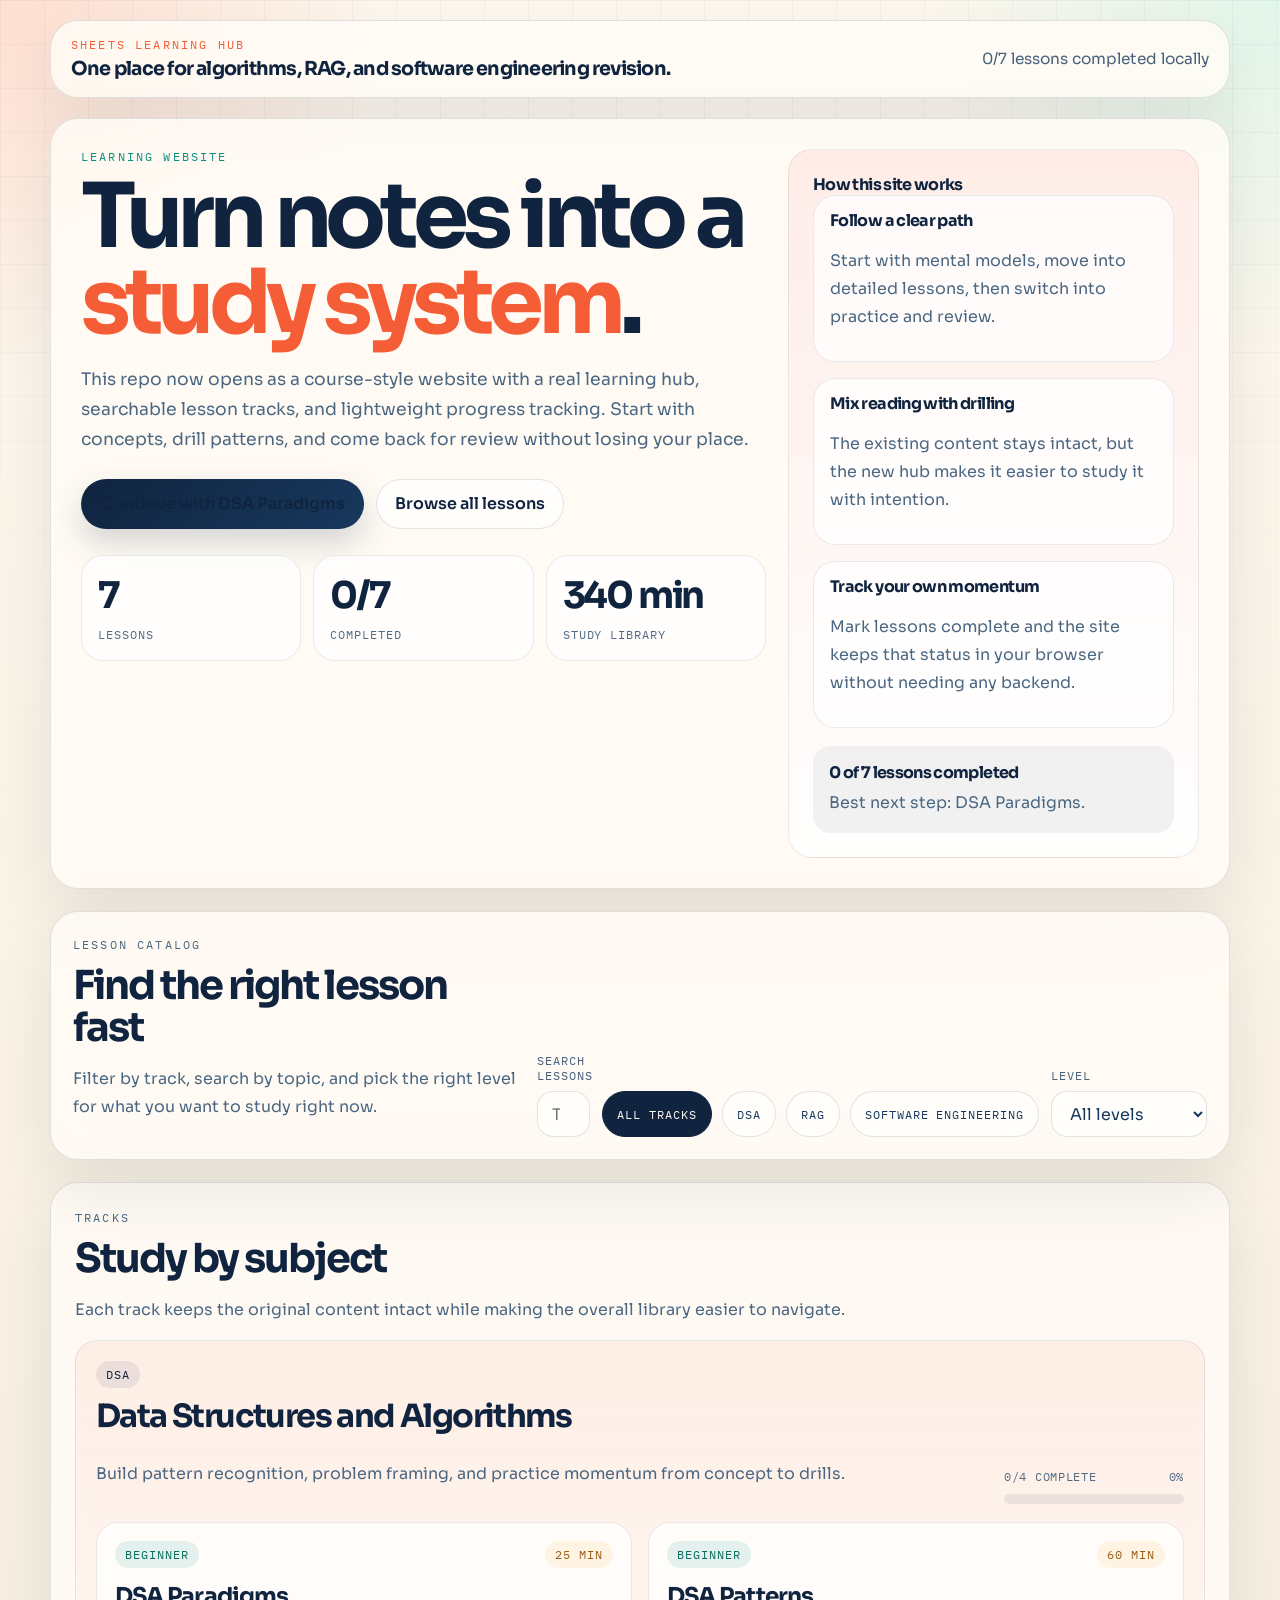
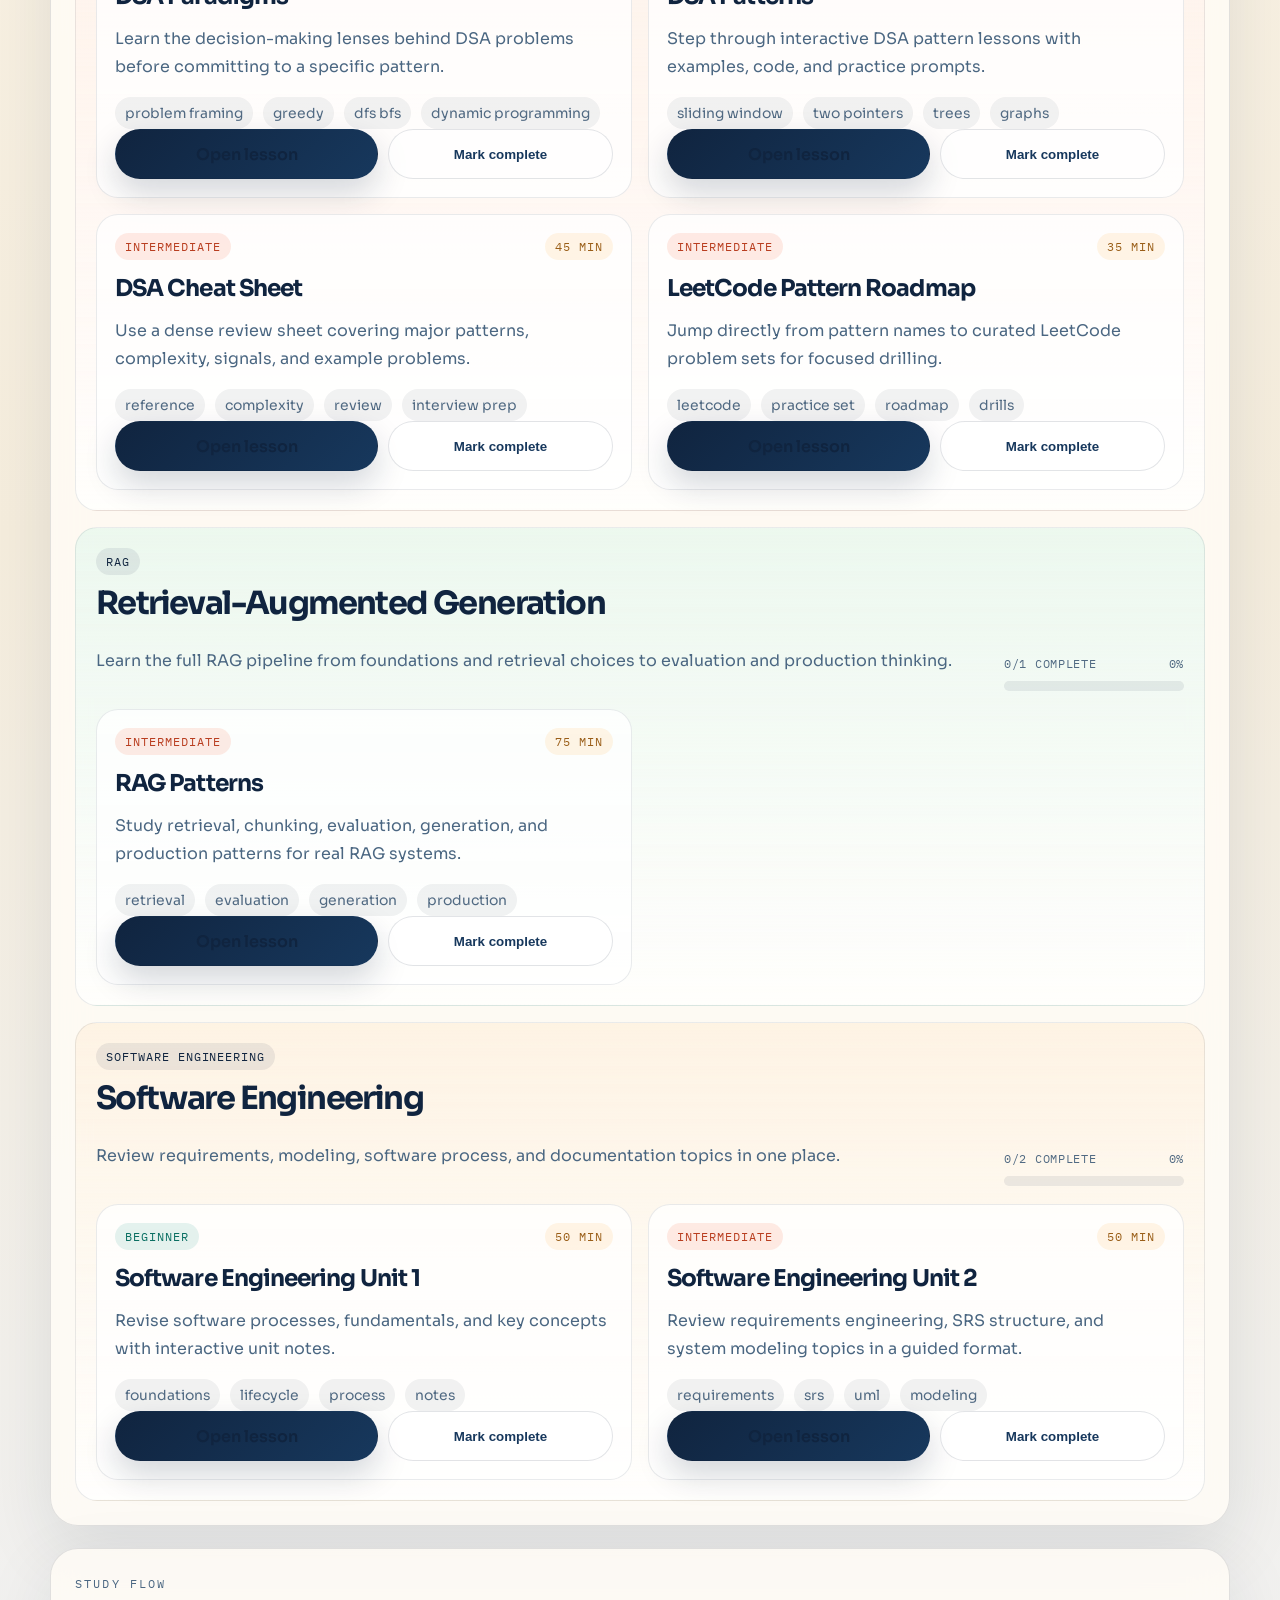
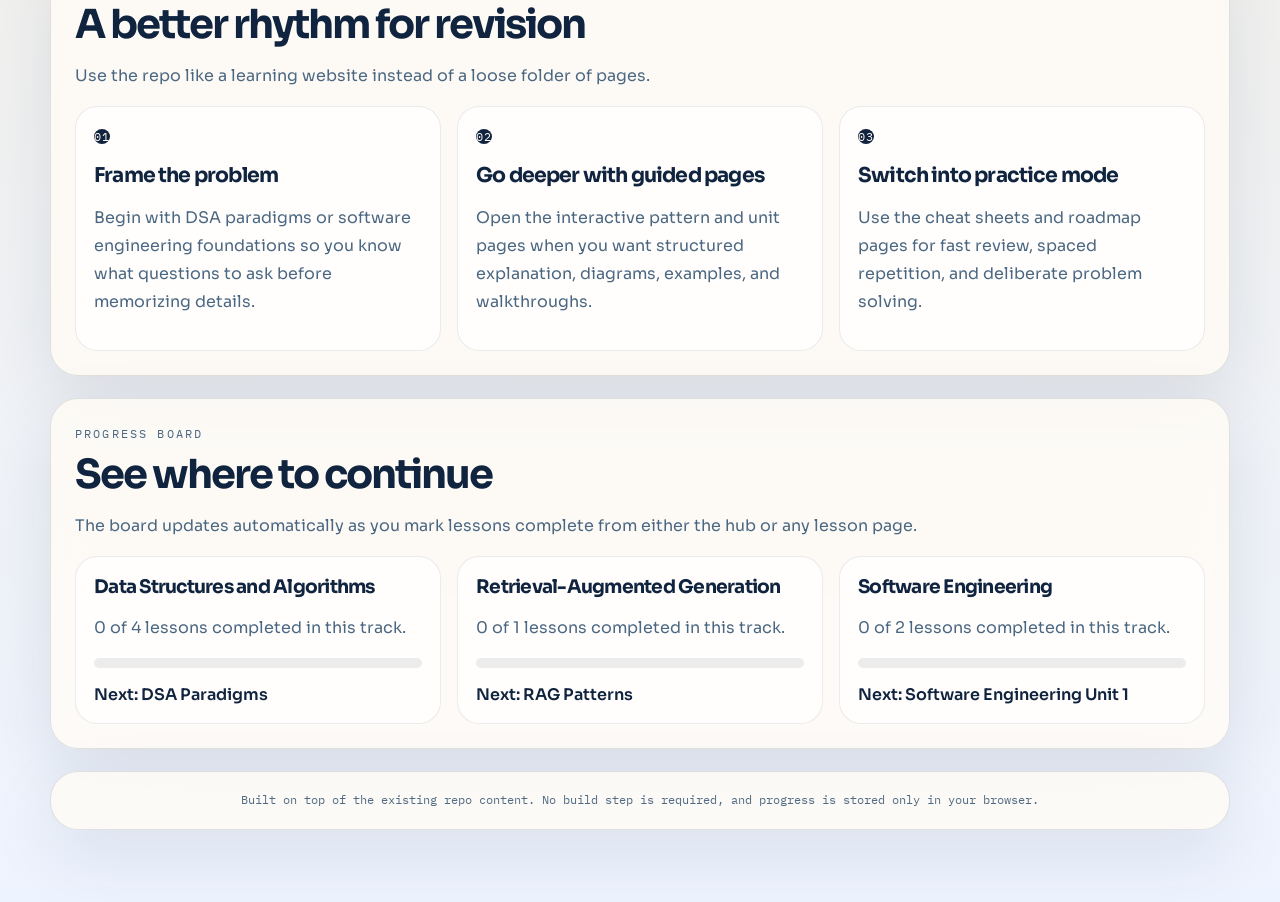
==== index.html @ 6940b973 "Add learning hub structure with lesson tracking and styling - Introduced a new HTML structure for th" ====
<!DOCTYPE html>
<html lang="en">
<head>
    <meta charset="UTF-8" />
    <meta name="viewport" content="width=device-width, initial-scale=1.0" />
    <title>Sheets Learning Hub</title>
    <meta name="description" content="A static learning website for DSA, RAG, and Software Engineering notes, roadmaps, and interactive study pages." />
    <link rel="preconnect" href="https://fonts.googleapis.com" />
    <link rel="preconnect" href="https://fonts.gstatic.com" crossorigin />
    <link href="https://fonts.googleapis.com/css2?family=IBM+Plex+Mono:wght@400;500;600&family=Sora:wght@400;500;600;700;800&display=swap" rel="stylesheet" />
    <link rel="stylesheet" href="assets/learnsite.css" />
</head>
<body class="hub-home" data-site-root=".">
    <div class="hub-shell">
        <header class="hub-topbar">
            <div class="hub-brand">
                <span class="hub-brand-mark">Sheets Learning Hub</span>
                <span class="hub-brand-title">One place for algorithms, RAG, and software engineering revision.</span>
            </div>
            <div class="hub-topbar-note" id="hub-top-progress">Progress is saved locally in your browser.</div>
        </header>

        <section class="hub-hero">
            <div>
                <p class="hub-kicker">Learning website</p>
                <h1>Turn notes into a <span>study system</span>.</h1>
                <p class="hub-lead">
                    This repo now opens as a course-style website with a real learning hub, searchable lesson tracks,
                    and lightweight progress tracking. Start with concepts, drill patterns, and come back for review
                    without losing your place.
                </p>
                <div class="hub-hero-actions">
                    <a class="hub-btn hub-btn-primary" id="hub-continue" href="DSA/paradigms.html">Start learning</a>
                    <a class="hub-btn hub-btn-ghost" href="#catalog">Browse all lessons</a>
                </div>
                <div class="hub-stats" id="hub-hero-stats"></div>
            </div>

            <aside class="hub-hero-panel">
                <p class="hub-panel-label">How this site works</p>
                <div class="hub-panel-points">
                    <div class="hub-panel-point">
                        <strong>Follow a clear path</strong>
                        <p>Start with mental models, move into detailed lessons, then switch into practice and review.</p>
                    </div>
                    <div class="hub-panel-point">
                        <strong>Mix reading with drilling</strong>
                        <p>The existing content stays intact, but the new hub makes it easier to study it with intention.</p>
                    </div>
                    <div class="hub-panel-point">
                        <strong>Track your own momentum</strong>
                        <p>Mark lessons complete and the site keeps that status in your browser without needing any backend.</p>
                    </div>
                </div>
                <div class="hub-mini-progress" id="hub-mini-progress"></div>
            </aside>
        </section>

        <section class="hub-toolbar" id="catalog">
            <div>
                <p class="hub-label">Lesson catalog</p>
                <h2>Find the right lesson fast</h2>
                <p>Filter by track, search by topic, and pick the right level for what you want to study right now.</p>
            </div>

            <div class="hub-toolbar-controls">
                <label class="hub-search">
                    <span>Search lessons</span>
                    <input id="hub-search" type="search" placeholder="Try retrieval, sliding window, requirements..." />
                </label>
                <div class="hub-chip-row" id="hub-track-filters"></div>
                <label class="hub-select">
                    <span>Level</span>
                    <select id="hub-level-filter">
                        <option value="all">All levels</option>
                        <option value="Beginner">Beginner</option>
                        <option value="Intermediate">Intermediate</option>
                        <option value="Advanced">Advanced</option>
                    </select>
                </label>
            </div>
        </section>

        <section class="hub-section">
            <div class="hub-section-head">
                <div>
                    <p class="hub-label">Tracks</p>
                    <h2>Study by subject</h2>
                    <p>Each track keeps the original content intact while making the overall library easier to navigate.</p>
                </div>
            </div>
            <div class="hub-track-stack" id="hub-catalog"></div>
        </section>

        <section class="hub-section">
            <div class="hub-section-head">
                <div>
                    <p class="hub-label">Study flow</p>
                    <h2>A better rhythm for revision</h2>
                    <p>Use the repo like a learning website instead of a loose folder of pages.</p>
                </div>
            </div>
            <div class="hub-roadmap">
                <article class="hub-step">
                    <span class="hub-step-no">01</span>
                    <h3>Frame the problem</h3>
                    <p>Begin with DSA paradigms or software engineering foundations so you know what questions to ask before memorizing details.</p>
                </article>
                <article class="hub-step">
                    <span class="hub-step-no">02</span>
                    <h3>Go deeper with guided pages</h3>
                    <p>Open the interactive pattern and unit pages when you want structured explanation, diagrams, examples, and walkthroughs.</p>
                </article>
                <article class="hub-step">
                    <span class="hub-step-no">03</span>
                    <h3>Switch into practice mode</h3>
                    <p>Use the cheat sheets and roadmap pages for fast review, spaced repetition, and deliberate problem solving.</p>
                </article>
            </div>
        </section>

        <section class="hub-section">
            <div class="hub-section-head">
                <div>
                    <p class="hub-label">Progress board</p>
                    <h2>See where to continue</h2>
                    <p>The board updates automatically as you mark lessons complete from either the hub or any lesson page.</p>
                </div>
            </div>
            <div class="hub-progress-board" id="hub-progress-board"></div>
        </section>

        <footer class="hub-footer">
            Built on top of the existing repo content. No build step is required, and progress is stored only in your browser.
        </footer>
    </div>

    <script defer src="assets/learnsite.js"></script>
</body>
</html>
---- assets/learnsite.css ----
.hub-home {
    margin: 0;
    min-height: 100vh;
    color: #10243f;
    font-family: "Sora", "Segoe UI", sans-serif;
    background:
        radial-gradient(circle at top left, rgba(255, 107, 74, 0.18), transparent 24rem),
        radial-gradient(circle at top right, rgba(94, 234, 212, 0.18), transparent 22rem),
        linear-gradient(180deg, #fff9ef 0%, #f5eddd 52%, #eef4ff 100%);
    overflow-x: hidden;
    position: relative;
}

.hub-home::before {
    content: "";
    position: fixed;
    inset: 0;
    pointer-events: none;
    background-image:
        linear-gradient(rgba(16, 36, 63, 0.05) 1px, transparent 1px),
        linear-gradient(90deg, rgba(16, 36, 63, 0.05) 1px, transparent 1px);
    background-size: 44px 44px;
    mask-image: linear-gradient(180deg, rgba(0, 0, 0, 0.85), transparent 92%);
}

.hub-home a {
    color: inherit;
    text-decoration: none;
}

.hub-shell {
    width: min(1180px, calc(100% - 32px));
    margin: 0 auto;
    padding: 20px 0 72px;
    position: relative;
    z-index: 1;
}

.hub-topbar,
.hub-hero,
.hub-toolbar,
.hub-section,
.hub-footer {
    border: 1px solid rgba(16, 36, 63, 0.12);
    border-radius: 28px;
    background: rgba(255, 252, 246, 0.84);
    box-shadow: 0 24px 70px rgba(16, 36, 63, 0.1);
    backdrop-filter: blur(18px);
}

.hub-brand-mark,
.hub-kicker,
.hub-label,
.hub-stat-label,
.hub-chip,
.hub-level,
.hub-time,
.hub-search span,
.hub-select span,
.hub-track-pill,
.hub-step-no,
.hub-progress-meta,
.hub-footer,
.learn-dock-eyebrow,
.learn-dock-track,
.learn-dock-progress,
.learn-dock-action,
.learn-dock-toggle {
    font-family: "IBM Plex Mono", "Consolas", monospace;
}

.hub-topbar {
    display: flex;
    align-items: center;
    justify-content: space-between;
    gap: 18px;
    padding: 16px 20px;
}

.hub-brand {
    display: flex;
    flex-direction: column;
    gap: 4px;
}

.hub-brand-mark {
    color: #f45d36;
    font-size: 12px;
    letter-spacing: 0.18em;
    text-transform: uppercase;
}

.hub-brand-title {
    font-size: 1.2rem;
    font-weight: 700;
    letter-spacing: -0.04em;
}

.hub-topbar-note {
    max-width: 420px;
    text-align: right;
    color: #47607b;
    font-size: 0.96rem;
    line-height: 1.5;
}

.hub-hero {
    margin-top: 20px;
    padding: 30px;
    display: grid;
    grid-template-columns: minmax(0, 1.25fr) minmax(320px, 0.75fr);
    gap: 22px;
}

.hub-kicker,
.hub-label {
    margin: 0 0 10px;
    color: #0b8f7d;
    font-size: 12px;
    letter-spacing: 0.18em;
    text-transform: uppercase;
}

.hub-hero h1 {
    margin: 0;
    max-width: 760px;
    font-size: clamp(2.8rem, 7vw, 5.7rem);
    line-height: 0.96;
    letter-spacing: -0.07em;
}

.hub-hero h1 span {
    color: #f45d36;
}

.hub-lead,
.hub-toolbar p,
.hub-section-head p,
.hub-track-title p,
.hub-card p,
.hub-step p,
.hub-progress-card p,
.hub-empty,
.hub-panel-point p,
.hub-mini-progress p {
    color: #4b6782;
    line-height: 1.75;
}

.hub-lead {
    margin: 18px 0 0;
    max-width: 680px;
    font-size: 1.08rem;
}

.hub-btn,
.hub-chip,
.learn-dock-action,
.learn-dock-toggle {
    display: inline-flex;
    align-items: center;
    justify-content: center;
    transition: transform 0.2s ease, background 0.2s ease, border-color 0.2s ease;
}

.hub-btn:hover,
.hub-chip:hover,
.hub-card:hover,
.hub-progress-card:hover,
.hub-step:hover,
.learn-dock-action:hover,
.learn-dock-toggle:hover {
    transform: translateY(-2px);
}

.hub-hero-actions,
.hub-chip-row,
.hub-tags,
.hub-card-actions,
.learn-dock-links {
    display: flex;
    flex-wrap: wrap;
    gap: 10px;
}

.hub-hero-actions {
    margin-top: 24px;
    gap: 12px;
}

.hub-btn {
    min-height: 48px;
    padding: 0 18px;
    border-radius: 999px;
    border: 1px solid transparent;
    font-weight: 600;
}

.hub-btn-primary {
    background: linear-gradient(135deg, #10243f 0%, #17385d 100%);
    color: #fff8f1;
    box-shadow: 0 14px 32px rgba(16, 36, 63, 0.18);
}

.hub-btn-ghost,
.hub-chip,
.hub-search input,
.hub-select select {
    border: 1px solid rgba(16, 36, 63, 0.12);
    background: rgba(255, 255, 255, 0.72);
    color: #17385d;
}

.hub-btn-ghost {
    cursor: pointer;
}

.hub-stats,
.hub-panel-points,
.hub-track-stack,
.hub-progress-board,
.hub-roadmap {
    display: grid;
    gap: 16px;
}

.hub-stats {
    grid-template-columns: repeat(3, minmax(0, 1fr));
    margin-top: 26px;
    gap: 12px;
}

.hub-stat,
.hub-panel-point,
.hub-track,
.hub-card,
.hub-step,
.hub-progress-card {
    border-radius: 22px;
    border: 1px solid rgba(16, 36, 63, 0.09);
    background: rgba(255, 255, 255, 0.74);
}

.hub-stat {
    padding: 16px;
}

.hub-stat strong {
    display: block;
    font-size: clamp(1.6rem, 4vw, 2.3rem);
    letter-spacing: -0.06em;
}

.hub-stat-label {
    display: inline-block;
    margin-top: 8px;
    color: #516a83;
    font-size: 12px;
    letter-spacing: 0.08em;
    text-transform: uppercase;
}

.hub-hero-panel {
    border-radius: 24px;
    padding: 24px;
    background:
        linear-gradient(180deg, rgba(255, 107, 74, 0.12), rgba(255, 255, 255, 0.5)),
        rgba(255, 255, 255, 0.72);
    border: 1px solid rgba(16, 36, 63, 0.08);
}

.hub-panel-label,
.hub-panel-point strong,
.hub-mini-progress strong,
.hub-card h4,
.hub-step h3,
.hub-progress-card h3 {
    margin: 0;
    font-weight: 700;
    letter-spacing: -0.04em;
}

.hub-panel-point {
    padding: 14px 16px;
}

.hub-panel-point strong {
    display: block;
    margin-bottom: 6px;
    font-size: 1rem;
}

.hub-mini-progress {
    margin-top: 18px;
    padding: 16px;
    border-radius: 18px;
    background: rgba(16, 36, 63, 0.06);
}

.hub-mini-progress p {
    margin: 6px 0 0;
}

.hub-toolbar,
.hub-track-head,
.hub-section-head {
    display: grid;
    gap: 18px;
}

.hub-toolbar {
    position: sticky;
    top: 16px;
    z-index: 20;
    margin-top: 22px;
    padding: 22px;
    grid-template-columns: minmax(0, 0.8fr) minmax(0, 1.2fr);
}

.hub-toolbar h2,
.hub-section h2 {
    margin: 0;
    font-size: clamp(1.7rem, 4vw, 2.5rem);
    line-height: 1.05;
    letter-spacing: -0.05em;
}

.hub-toolbar-controls {
    display: grid;
    grid-template-columns: minmax(0, 1.1fr) auto auto;
    gap: 12px;
    align-items: end;
}

.hub-search,
.hub-select {
    display: flex;
    flex-direction: column;
    gap: 8px;
}

.hub-search span,
.hub-select span {
    color: #47607b;
    font-size: 12px;
    letter-spacing: 0.08em;
    text-transform: uppercase;
}

.hub-search input,
.hub-select select {
    min-height: 46px;
    border-radius: 16px;
    padding: 0 14px;
    font: inherit;
}

.hub-chip {
    min-height: 46px;
    padding: 0 14px;
    border-radius: 999px;
    font-size: 12px;
    letter-spacing: 0.08em;
    text-transform: uppercase;
    cursor: pointer;
}

.hub-chip.is-active {
    background: #10243f;
    border-color: #10243f;
    color: #fff8f1;
}

.hub-section {
    margin-top: 22px;
    padding: 24px;
}

.hub-track[data-accent="coral"] {
    background: linear-gradient(180deg, rgba(255, 107, 74, 0.08), rgba(255, 255, 255, 0.74));
}

.hub-track[data-accent="teal"] {
    background: linear-gradient(180deg, rgba(94, 234, 212, 0.11), rgba(255, 255, 255, 0.74));
}

.hub-track[data-accent="gold"] {
    background: linear-gradient(180deg, rgba(255, 191, 105, 0.11), rgba(255, 255, 255, 0.74));
}

.hub-track {
    padding: 20px;
}

.hub-track-head,
.hub-section-head {
    align-items: end;
    justify-content: space-between;
}

.hub-track-head {
    display: flex;
    margin-bottom: 18px;
}

.hub-track-pill,
.hub-level,
.hub-time {
    display: inline-flex;
    align-items: center;
    padding: 6px 10px;
    border-radius: 999px;
    font-size: 12px;
    letter-spacing: 0.08em;
    text-transform: uppercase;
}

.hub-track-pill {
    align-self: flex-start;
    background: rgba(16, 36, 63, 0.08);
}

.hub-track-title {
    display: flex;
    flex-direction: column;
    gap: 8px;
}

.hub-track-title h3 {
    margin: 0;
    font-size: clamp(1.4rem, 3vw, 2rem);
    letter-spacing: -0.05em;
}

.hub-track-progress {
    min-width: 180px;
}

.hub-progress-meta {
    display: flex;
    justify-content: space-between;
    gap: 12px;
    margin-bottom: 10px;
    color: #516a83;
    font-size: 12px;
    letter-spacing: 0.06em;
    text-transform: uppercase;
}

.hub-progress-bar,
.learn-dock-bar {
    height: 10px;
    border-radius: 999px;
    background: rgba(16, 36, 63, 0.08);
    overflow: hidden;
}

.hub-progress-bar span,
.learn-dock-bar span {
    display: block;
    height: 100%;
    width: 0;
    border-radius: inherit;
    background: linear-gradient(135deg, #f45d36 0%, #0b8f7d 100%);
}

.hub-card-grid {
    display: grid;
    gap: 16px;
    grid-template-columns: repeat(2, minmax(0, 1fr));
}

.hub-card,
.hub-step,
.hub-progress-card {
    padding: 18px;
    transition: transform 0.2s ease, box-shadow 0.2s ease;
}

.hub-card-top {
    display: flex;
    align-items: center;
    justify-content: space-between;
    gap: 12px;
}

.hub-level {
    background: rgba(16, 36, 63, 0.08);
}

.hub-level[data-level="Beginner"] {
    background: rgba(11, 143, 125, 0.11);
    color: #0a6f62;
}

.hub-level[data-level="Intermediate"] {
    background: rgba(244, 93, 54, 0.12);
    color: #b93e20;
}

.hub-level[data-level="Advanced"] {
    background: rgba(99, 102, 241, 0.12);
    color: #4b4db3;
}

.hub-time {
    background: rgba(255, 191, 105, 0.16);
    color: #9a5e18;
}

.hub-card h4 {
    margin: 16px 0 10px;
    font-size: 1.45rem;
    line-height: 1.08;
}

.hub-tag {
    display: inline-flex;
    align-items: center;
    padding: 7px 10px;
    border-radius: 999px;
    background: rgba(16, 36, 63, 0.06);
    color: #516a83;
    font-size: 0.87rem;
}

.hub-card-actions .hub-btn {
    flex: 1 1 160px;
}

.hub-btn-complete.is-done {
    background: rgba(11, 143, 125, 0.11);
    border-color: rgba(11, 143, 125, 0.18);
    color: #0a6f62;
}

.hub-roadmap {
    grid-template-columns: repeat(3, minmax(0, 1fr));
}

.hub-step-no {
    width: 38px;
    height: 38px;
    border-radius: 50%;
    background: #10243f;
    color: #fff8f1;
    font-size: 12px;
    letter-spacing: 0.08em;
    text-transform: uppercase;
}

.hub-step h3 {
    margin: 16px 0 10px;
    font-size: 1.28rem;
}

.hub-progress-board {
    grid-template-columns: repeat(3, minmax(0, 1fr));
}

.hub-progress-card a {
    display: inline-flex;
    margin-top: 16px;
    font-weight: 600;
}

.hub-empty {
    padding: 22px;
    border-radius: 22px;
    border: 1px dashed rgba(16, 36, 63, 0.16);
    background: rgba(255, 255, 255, 0.48);
}

.hub-footer {
    margin-top: 22px;
    padding: 18px;
    color: #516a83;
    font-size: 12px;
    text-align: center;
    line-height: 1.7;
}

.learn-dock {
    position: fixed;
    top: 16px;
    right: 16px;
    width: min(440px, calc(100vw - 24px));
    z-index: 9999;
    border-radius: 22px;
    padding: 14px;
    background: rgba(7, 18, 31, 0.82);
    border: 1px solid rgba(148, 163, 184, 0.22);
    box-shadow: 0 24px 60px rgba(0, 0, 0, 0.38);
    backdrop-filter: blur(18px);
    color: #f8fafc;
}

.learn-dock-main {
    display: grid;
    gap: 12px;
}

.learn-dock-top {
    display: flex;
    align-items: start;
    justify-content: space-between;
    gap: 12px;
}

.learn-dock-eyebrow {
    display: inline-flex;
    color: #5eead4;
    font-size: 11px;
    letter-spacing: 0.12em;
    text-transform: uppercase;
}

.learn-dock-title {
    margin-top: 6px;
    font-size: 1rem;
    font-weight: 700;
    line-height: 1.35;
}

.learn-dock-track {
    padding: 6px 10px;
    border-radius: 999px;
    background: rgba(148, 163, 184, 0.14);
    font-size: 11px;
    letter-spacing: 0.08em;
    text-transform: uppercase;
    white-space: nowrap;
}

.learn-dock-progress {
    color: #cbd5e1;
    font-size: 12px;
    letter-spacing: 0.05em;
    text-transform: uppercase;
}

.learn-dock-action,
.learn-dock-toggle {
    min-height: 42px;
    padding: 0 14px;
    border-radius: 999px;
    border: 1px solid rgba(148, 163, 184, 0.18);
    color: #f8fafc;
    background: rgba(15, 23, 42, 0.46);
    font-size: 12px;
    letter-spacing: 0.07em;
    text-transform: uppercase;
    cursor: pointer;
}

.learn-dock-toggle.is-done {
    background: rgba(94, 234, 212, 0.14);
    border-color: rgba(94, 234, 212, 0.24);
    color: #ccfbf1;
}

@media (max-width: 980px) {
    .hub-hero,
    .hub-toolbar,
    .hub-card-grid,
    .hub-roadmap,
    .hub-progress-board {
        grid-template-columns: 1fr;
    }
}

@media (max-width: 760px) {
    .hub-shell {
        width: min(100% - 18px, 1180px);
        padding-bottom: 82px;
    }

    .hub-topbar,
    .hub-hero,
    .hub-toolbar,
    .hub-section {
        padding: 18px;
        border-radius: 22px;
    }

    .hub-topbar,
    .hub-track-head,
    .hub-section-head {
        flex-direction: column;
        align-items: start;
    }

    .hub-topbar-note {
        text-align: left;
    }

    .hub-stats {
        grid-template-columns: 1fr;
    }

    .hub-toolbar-controls,
    .hub-card-grid {
        grid-template-columns: 1fr;
    }
}

@media (max-width: 640px) {
    .learn-dock {
        top: auto;
        right: 12px;
        bottom: 12px;
        left: 12px;
        width: auto;
    }

    .learn-dock-top,
    .learn-dock-links {
        flex-direction: column;
    }

    .learn-dock-action,
    .learn-dock-toggle {
        width: 100%;
    }
}
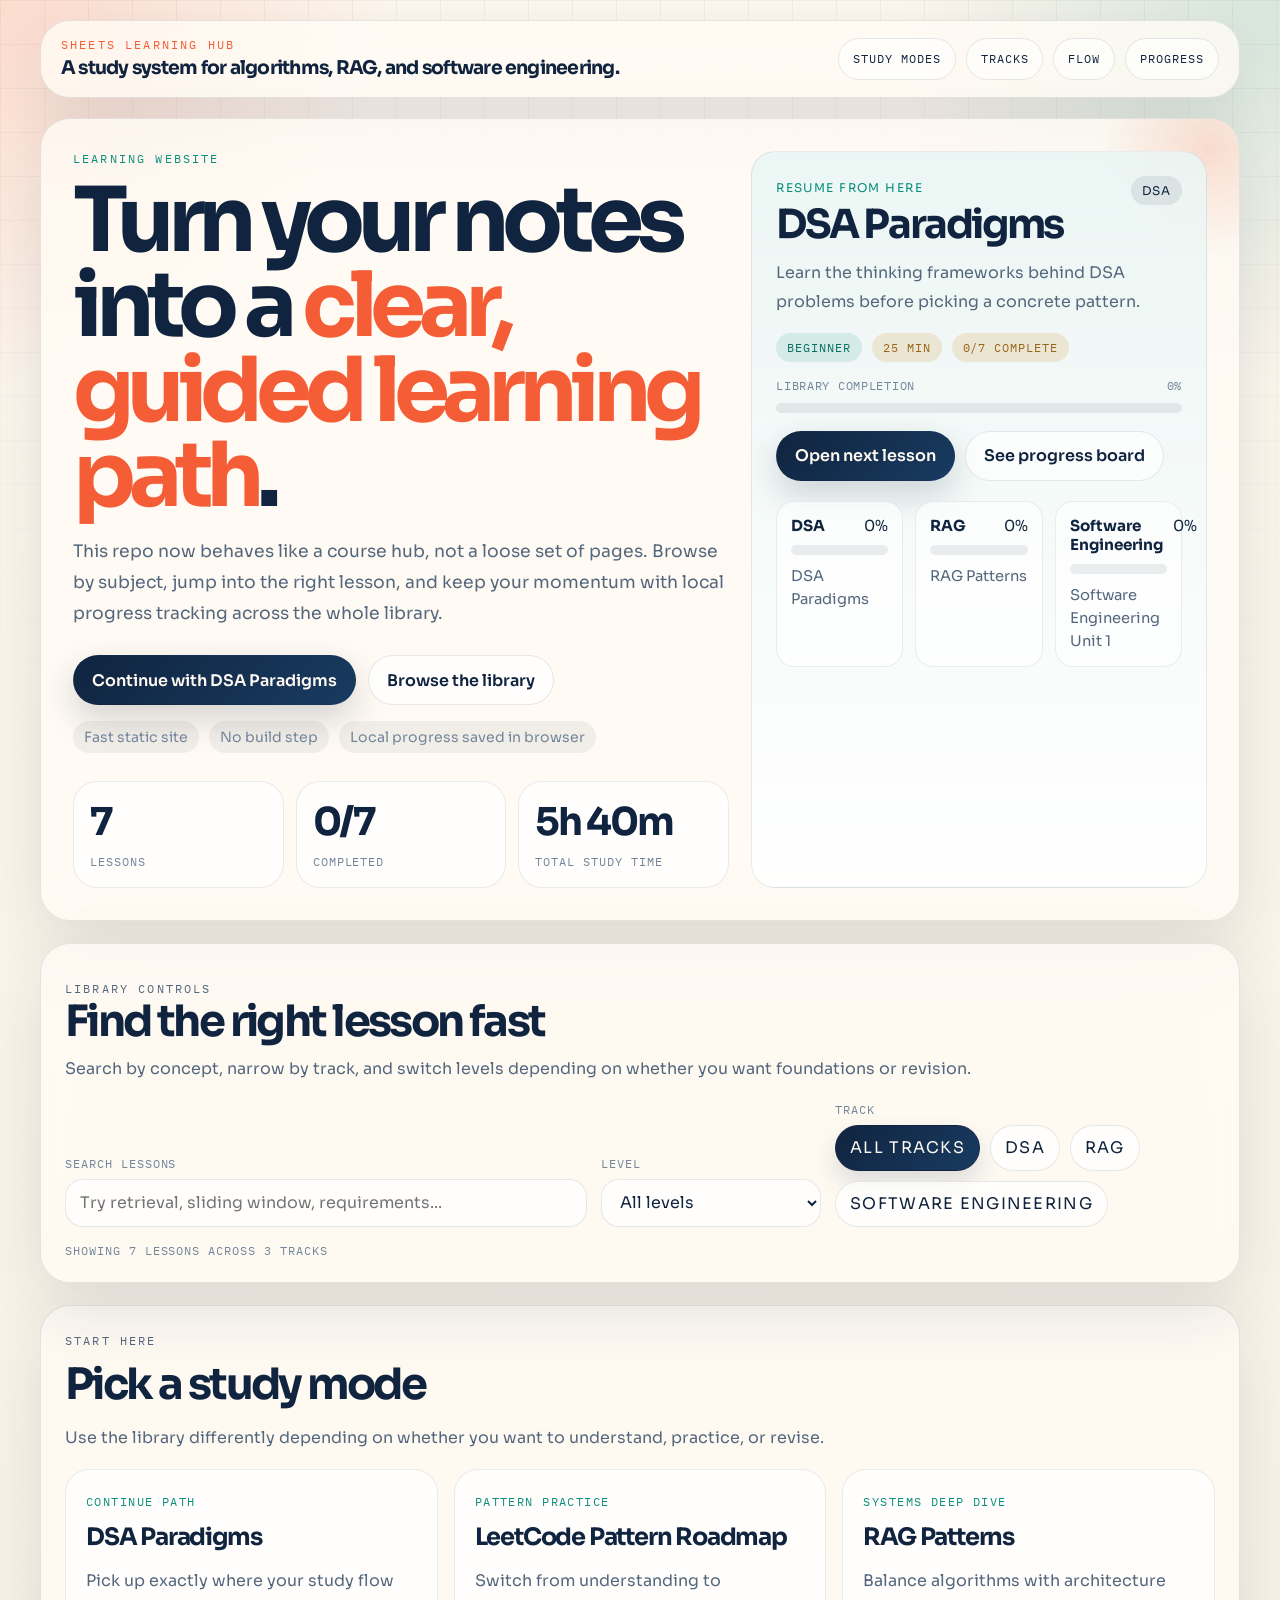
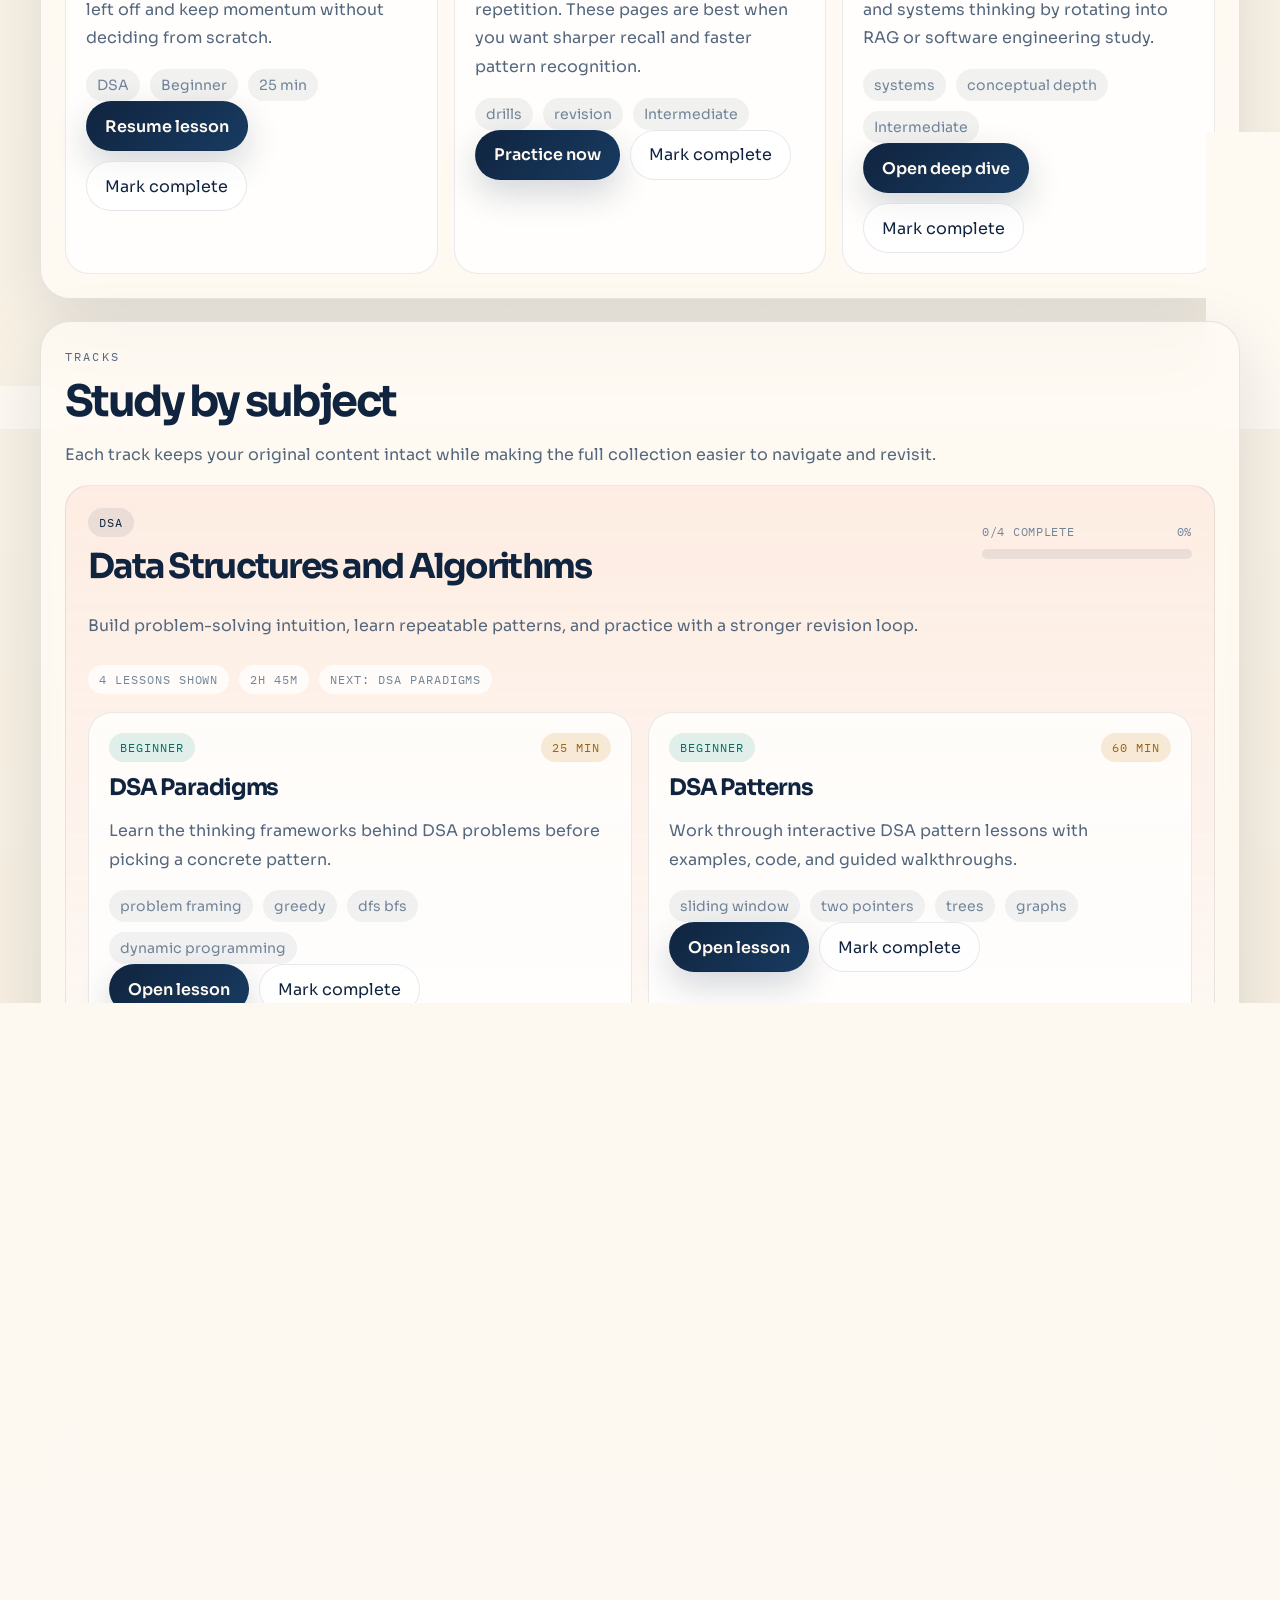
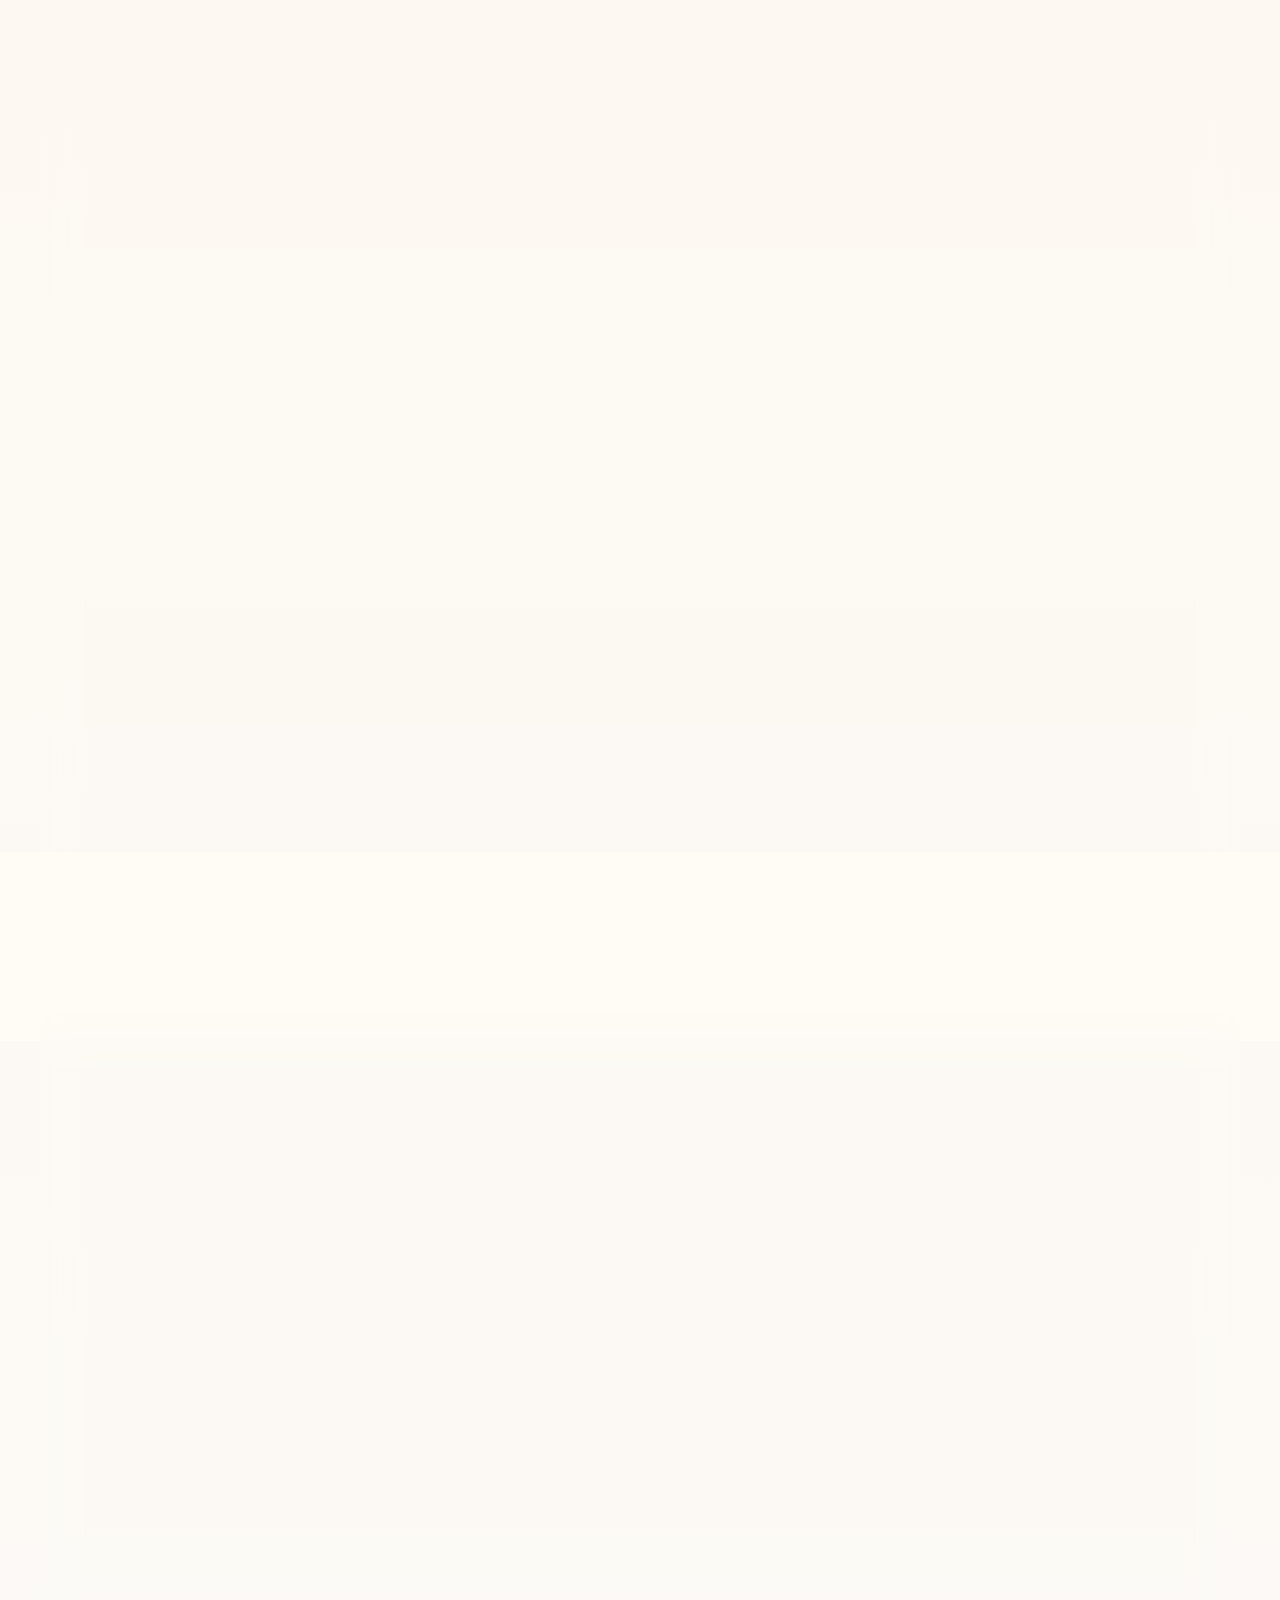
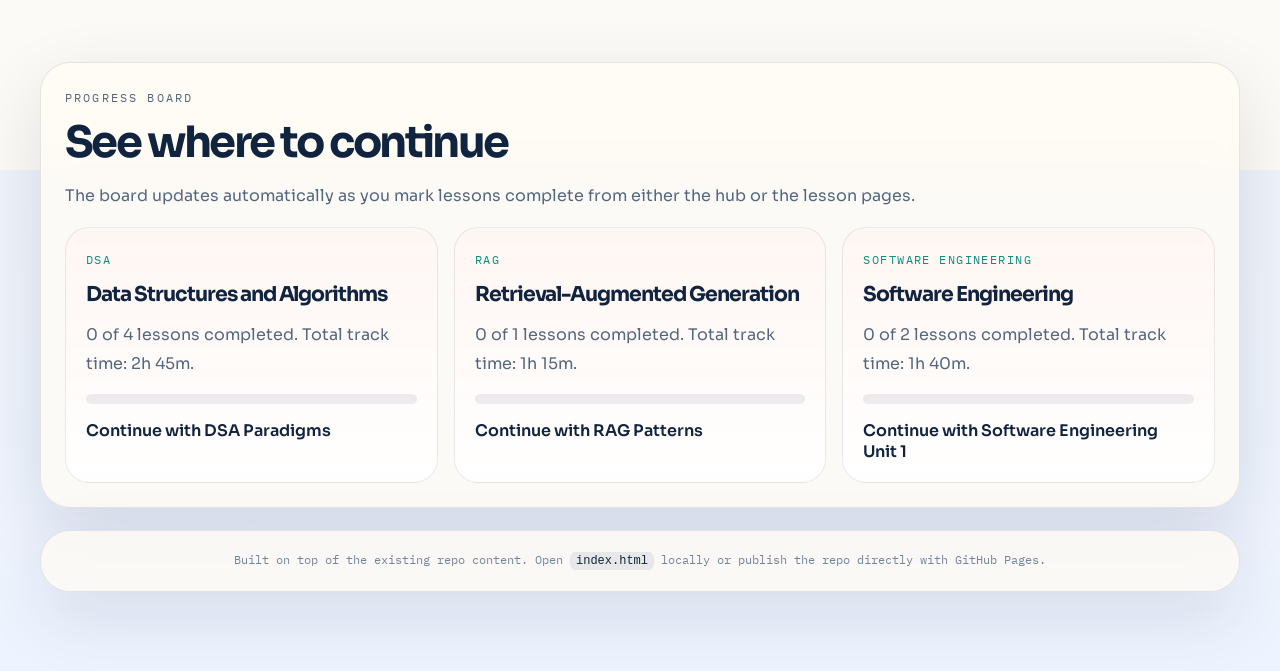
==== commit f2354f6d: "refactor: enhance website description and improve content clarity." ====
--- a/index.html
+++ b/index.html
@@ -4,7 +4,7 @@
     <meta charset="UTF-8" />
     <meta name="viewport" content="width=device-width, initial-scale=1.0" />
     <title>Sheets Learning Hub</title>
-    <meta name="description" content="A static learning website for DSA, RAG, and Software Engineering notes, roadmaps, and interactive study pages." />
+    <meta name="description" content="A polished static learning website for DSA, RAG, and Software Engineering notes, roadmaps, and interactive study pages." />
     <link rel="preconnect" href="https://fonts.googleapis.com" />
     <link rel="preconnect" href="https://fonts.gstatic.com" crossorigin />
     <link href="https://fonts.googleapis.com/css2?family=IBM+Plex+Mono:wght@400;500;600&family=Sora:wght@400;500;600;700;800&display=swap" rel="stylesheet" />
@@ -12,64 +12,60 @@
 </head>
 <body class="hub-home" data-site-root=".">
     <div class="hub-shell">
-        <header class="hub-topbar">
-            <div class="hub-brand">
+        <header class="hub-topbar hub-surface">
+            <a class="hub-brand" href="#top">
                 <span class="hub-brand-mark">Sheets Learning Hub</span>
-                <span class="hub-brand-title">One place for algorithms, RAG, and software engineering revision.</span>
-            </div>
-            <div class="hub-topbar-note" id="hub-top-progress">Progress is saved locally in your browser.</div>
+                <span class="hub-brand-title">A study system for algorithms, RAG, and software engineering.</span>
+            </a>
+
+            <nav class="hub-nav" aria-label="Primary">
+                <a class="hub-nav-link" href="#study-modes">Study modes</a>
+                <a class="hub-nav-link" href="#tracks">Tracks</a>
+                <a class="hub-nav-link" href="#flow">Flow</a>
+                <a class="hub-nav-link" href="#progress">Progress</a>
+            </nav>
         </header>
 
-        <section class="hub-hero">
-            <div>
+        <section class="hub-hero hub-surface" id="top">
+            <div class="hub-hero-copy">
                 <p class="hub-kicker">Learning website</p>
-                <h1>Turn notes into a <span>study system</span>.</h1>
+                <h1>Turn your notes into a <span>clear, guided learning path</span>.</h1>
                 <p class="hub-lead">
-                    This repo now opens as a course-style website with a real learning hub, searchable lesson tracks,
-                    and lightweight progress tracking. Start with concepts, drill patterns, and come back for review
-                    without losing your place.
+                    This repo now behaves like a course hub, not a loose set of pages. Browse by subject, jump into
+                    the right lesson, and keep your momentum with local progress tracking across the whole library.
                 </p>
+
                 <div class="hub-hero-actions">
                     <a class="hub-btn hub-btn-primary" id="hub-continue" href="DSA/paradigms.html">Start learning</a>
-                    <a class="hub-btn hub-btn-ghost" href="#catalog">Browse all lessons</a>
+                    <a class="hub-btn hub-btn-ghost" href="#catalog">Browse the library</a>
                 </div>
-                <div class="hub-stats" id="hub-hero-stats"></div>
+
+                <div class="hub-trust-row">
+                    <span class="hub-trust-pill">Fast static site</span>
+                    <span class="hub-trust-pill">No build step</span>
+                    <span class="hub-trust-pill">Local progress saved in browser</span>
+                </div>
+
+                <div class="hub-library-stats" id="hub-library-stats"></div>
             </div>
 
-            <aside class="hub-hero-panel">
-                <p class="hub-panel-label">How this site works</p>
-                <div class="hub-panel-points">
-                    <div class="hub-panel-point">
-                        <strong>Follow a clear path</strong>
-                        <p>Start with mental models, move into detailed lessons, then switch into practice and review.</p>
-                    </div>
-                    <div class="hub-panel-point">
-                        <strong>Mix reading with drilling</strong>
-                        <p>The existing content stays intact, but the new hub makes it easier to study it with intention.</p>
-                    </div>
-                    <div class="hub-panel-point">
-                        <strong>Track your own momentum</strong>
-                        <p>Mark lessons complete and the site keeps that status in your browser without needing any backend.</p>
-                    </div>
-                </div>
-                <div class="hub-mini-progress" id="hub-mini-progress"></div>
-            </aside>
+            <aside class="hub-command" id="hub-command"></aside>
         </section>
 
-        <section class="hub-toolbar" id="catalog">
-            <div>
-                <p class="hub-label">Lesson catalog</p>
+        <section class="hub-toolbar hub-surface" id="catalog">
+            <div class="hub-toolbar-copy">
+                <p class="hub-label">Library controls</p>
                 <h2>Find the right lesson fast</h2>
-                <p>Filter by track, search by topic, and pick the right level for what you want to study right now.</p>
+                <p>Search by concept, narrow by track, and switch levels depending on whether you want foundations or revision.</p>
             </div>
 
             <div class="hub-toolbar-controls">
-                <label class="hub-search">
+                <label class="hub-field hub-field-wide">
                     <span>Search lessons</span>
                     <input id="hub-search" type="search" placeholder="Try retrieval, sliding window, requirements..." />
                 </label>
-                <div class="hub-chip-row" id="hub-track-filters"></div>
-                <label class="hub-select">
+
+                <label class="hub-field">
                     <span>Level</span>
                     <select id="hub-level-filter">
                         <option value="all">All levels</option>
@@ -78,60 +74,84 @@
                         <option value="Advanced">Advanced</option>
                     </select>
                 </label>
+
+                <div class="hub-filter-panel">
+                    <span>Track</span>
+                    <div class="hub-chip-row" id="hub-track-filters"></div>
+                </div>
             </div>
+
+            <div class="hub-result-count" id="hub-result-count">Showing all lessons</div>
         </section>
 
-        <section class="hub-section">
+        <section class="hub-section hub-surface" id="study-modes">
+            <div class="hub-section-head">
+                <div>
+                    <p class="hub-label">Start here</p>
+                    <h2>Pick a study mode</h2>
+                    <p>Use the library differently depending on whether you want to understand, practice, or revise.</p>
+                </div>
+            </div>
+            <div class="hub-study-grid" id="hub-study-grid"></div>
+        </section>
+
+        <section class="hub-section hub-surface" id="tracks">
             <div class="hub-section-head">
                 <div>
                     <p class="hub-label">Tracks</p>
                     <h2>Study by subject</h2>
-                    <p>Each track keeps the original content intact while making the overall library easier to navigate.</p>
+                    <p>Each track keeps your original content intact while making the full collection easier to navigate and revisit.</p>
                 </div>
             </div>
             <div class="hub-track-stack" id="hub-catalog"></div>
         </section>
 
-        <section class="hub-section">
+        <section class="hub-section hub-surface" id="flow">
             <div class="hub-section-head">
                 <div>
-                    <p class="hub-label">Study flow</p>
-                    <h2>A better rhythm for revision</h2>
-                    <p>Use the repo like a learning website instead of a loose folder of pages.</p>
+                    <p class="hub-label">Study rhythm</p>
+                    <h2>A sharper way to revise</h2>
+                    <p>The library is structured so you can move from mental models to active practice without getting lost.</p>
                 </div>
             </div>
-            <div class="hub-roadmap">
-                <article class="hub-step">
+
+            <div class="hub-flow-grid">
+                <article class="hub-flow-card">
                     <span class="hub-step-no">01</span>
-                    <h3>Frame the problem</h3>
-                    <p>Begin with DSA paradigms or software engineering foundations so you know what questions to ask before memorizing details.</p>
+                    <h3>Orient first</h3>
+                    <p>Start with DSA paradigms or software engineering foundations so you know what lens to apply before memorizing details.</p>
                 </article>
-                <article class="hub-step">
+                <article class="hub-flow-card">
                     <span class="hub-step-no">02</span>
-                    <h3>Go deeper with guided pages</h3>
-                    <p>Open the interactive pattern and unit pages when you want structured explanation, diagrams, examples, and walkthroughs.</p>
+                    <h3>Study the guided lessons</h3>
+                    <p>Use the interactive pages when you want full explanations, examples, diagrams, and concept walkthroughs.</p>
                 </article>
-                <article class="hub-step">
+                <article class="hub-flow-card">
                     <span class="hub-step-no">03</span>
-                    <h3>Switch into practice mode</h3>
-                    <p>Use the cheat sheets and roadmap pages for fast review, spaced repetition, and deliberate problem solving.</p>
+                    <h3>Switch into practice</h3>
+                    <p>Move into cheat sheets, roadmaps, and drill pages once you want pattern recall and faster retrieval.</p>
+                </article>
+                <article class="hub-flow-card">
+                    <span class="hub-step-no">04</span>
+                    <h3>Come back with intent</h3>
+                    <p>Mark lessons complete, return to the next recommended page, and keep the whole repo feeling organized.</p>
                 </article>
             </div>
         </section>
 
-        <section class="hub-section">
+        <section class="hub-section hub-surface" id="progress">
             <div class="hub-section-head">
                 <div>
                     <p class="hub-label">Progress board</p>
                     <h2>See where to continue</h2>
-                    <p>The board updates automatically as you mark lessons complete from either the hub or any lesson page.</p>
+                    <p>The board updates automatically as you mark lessons complete from either the hub or the lesson pages.</p>
                 </div>
             </div>
             <div class="hub-progress-board" id="hub-progress-board"></div>
         </section>
 
-        <footer class="hub-footer">
-            Built on top of the existing repo content. No build step is required, and progress is stored only in your browser.
+        <footer class="hub-footer hub-surface">
+            Built on top of the existing repo content. Open <code>index.html</code> locally or publish the repo directly with GitHub Pages.
         </footer>
     </div>
 
--- a/assets/learnsite.css
+++ b/assets/learnsite.css
@@ -1,12 +1,22 @@
 .hub-home {
+    --hub-ink: #10243f;
+    --hub-muted: #54677d;
+    --hub-soft: #73859a;
+    --hub-coral: #f45d36;
+    --hub-teal: #0b8f7d;
+    --hub-gold: #cf8b1d;
+    --hub-violet: #4e58ce;
+    --hub-surface: rgba(255, 251, 245, 0.78);
+    --hub-line: rgba(16, 36, 63, 0.1);
+    --hub-shadow: 0 24px 70px rgba(16, 36, 63, 0.12);
     margin: 0;
     min-height: 100vh;
-    color: #10243f;
+    color: var(--hub-ink);
     font-family: "Sora", "Segoe UI", sans-serif;
     background:
-        radial-gradient(circle at top left, rgba(255, 107, 74, 0.18), transparent 24rem),
-        radial-gradient(circle at top right, rgba(94, 234, 212, 0.18), transparent 22rem),
-        linear-gradient(180deg, #fff9ef 0%, #f5eddd 52%, #eef4ff 100%);
+        radial-gradient(circle at top left, rgba(244, 93, 54, 0.18), transparent 24rem),
+        radial-gradient(circle at top right, rgba(11, 143, 125, 0.16), transparent 24rem),
+        linear-gradient(180deg, #fff8ef 0%, #f6efe1 48%, #eef4ff 100%);
     overflow-x: hidden;
     position: relative;
 }
@@ -20,102 +30,150 @@
         linear-gradient(rgba(16, 36, 63, 0.05) 1px, transparent 1px),
         linear-gradient(90deg, rgba(16, 36, 63, 0.05) 1px, transparent 1px);
     background-size: 44px 44px;
-    mask-image: linear-gradient(180deg, rgba(0, 0, 0, 0.85), transparent 92%);
+    mask-image: linear-gradient(180deg, rgba(0, 0, 0, 0.84), transparent 92%);
+}
+
+.hub-home *,
+.hub-home *::before,
+.hub-home *::after {
+    box-sizing: border-box;
 }
 
 .hub-home a {
-    color: inherit;
     text-decoration: none;
 }
 
+.hub-home button,
+.hub-home input,
+.hub-home select {
+    font: inherit;
+}
+
 .hub-shell {
-    width: min(1180px, calc(100% - 32px));
+    width: min(1200px, calc(100% - 32px));
     margin: 0 auto;
-    padding: 20px 0 72px;
+    padding: 20px 0 80px;
     position: relative;
     z-index: 1;
 }
 
-.hub-topbar,
-.hub-hero,
-.hub-toolbar,
-.hub-section,
-.hub-footer {
-    border: 1px solid rgba(16, 36, 63, 0.12);
-    border-radius: 28px;
-    background: rgba(255, 252, 246, 0.84);
-    box-shadow: 0 24px 70px rgba(16, 36, 63, 0.1);
+.hub-surface {
+    border: 1px solid var(--hub-line);
+    border-radius: 30px;
+    background: var(--hub-surface);
+    box-shadow: var(--hub-shadow);
     backdrop-filter: blur(18px);
+}
+
+.hub-topbar {
+    display: flex;
+    align-items: center;
+    justify-content: space-between;
+    gap: 18px;
+    padding: 16px 20px;
+}
+
+.hub-brand {
+    display: flex;
+    flex-direction: column;
+    gap: 4px;
 }
 
 .hub-brand-mark,
 .hub-kicker,
 .hub-label,
 .hub-stat-label,
+.hub-nav-link,
 .hub-chip,
+.hub-track-pill,
+.hub-track-chip,
 .hub-level,
 .hub-time,
-.hub-search span,
-.hub-select span,
-.hub-track-pill,
+.hub-progress-meta,
 .hub-step-no,
-.hub-progress-meta,
+.hub-study-eyebrow,
+.hub-result-count,
+.hub-field span,
+.hub-filter-panel span,
 .hub-footer,
 .learn-dock-eyebrow,
 .learn-dock-track,
 .learn-dock-progress,
 .learn-dock-action,
-.learn-dock-toggle {
+.learn-dock-toggle,
+.learn-dock-icon {
     font-family: "IBM Plex Mono", "Consolas", monospace;
 }
 
-.hub-topbar {
-    display: flex;
-    align-items: center;
-    justify-content: space-between;
-    gap: 18px;
-    padding: 16px 20px;
-}
-
-.hub-brand {
-    display: flex;
-    flex-direction: column;
-    gap: 4px;
-}
-
 .hub-brand-mark {
-    color: #f45d36;
+    color: var(--hub-coral);
     font-size: 12px;
     letter-spacing: 0.18em;
     text-transform: uppercase;
 }
 
 .hub-brand-title {
-    font-size: 1.2rem;
+    color: var(--hub-ink);
+    font-size: 1.18rem;
     font-weight: 700;
     letter-spacing: -0.04em;
-}
-
-.hub-topbar-note {
-    max-width: 420px;
-    text-align: right;
-    color: #47607b;
-    font-size: 0.96rem;
-    line-height: 1.5;
+    line-height: 1.3;
+}
+
+.hub-nav {
+    display: flex;
+    flex-wrap: wrap;
+    gap: 10px;
+}
+
+.hub-nav-link {
+    display: inline-flex;
+    align-items: center;
+    justify-content: center;
+    min-height: 42px;
+    padding: 0 14px;
+    border-radius: 999px;
+    border: 1px solid var(--hub-line);
+    background: rgba(255, 255, 255, 0.56);
+    color: var(--hub-ink);
+    font-size: 12px;
+    letter-spacing: 0.08em;
+    text-transform: uppercase;
+    transition: transform 0.2s ease, border-color 0.2s ease, background 0.2s ease;
+}
+
+.hub-nav-link:hover {
+    transform: translateY(-2px);
+    border-color: rgba(16, 36, 63, 0.2);
+    background: rgba(255, 255, 255, 0.76);
 }
 
 .hub-hero {
     margin-top: 20px;
-    padding: 30px;
+    padding: 32px;
     display: grid;
-    grid-template-columns: minmax(0, 1.25fr) minmax(320px, 0.75fr);
+    grid-template-columns: minmax(0, 1.18fr) minmax(320px, 0.82fr);
     gap: 22px;
+    position: relative;
+    overflow: hidden;
+}
+
+.hub-hero::after {
+    content: "";
+    position: absolute;
+    right: -80px;
+    top: -80px;
+    width: 220px;
+    height: 220px;
+    border-radius: 50%;
+    background: radial-gradient(circle, rgba(244, 93, 54, 0.18), transparent 68%);
+    pointer-events: none;
 }
 
 .hub-kicker,
 .hub-label {
-    margin: 0 0 10px;
-    color: #0b8f7d;
+    margin: 0 0 12px;
+    color: var(--hub-teal);
     font-size: 12px;
     letter-spacing: 0.18em;
     text-transform: uppercase;
@@ -123,73 +181,82 @@
 
 .hub-hero h1 {
     margin: 0;
-    max-width: 760px;
-    font-size: clamp(2.8rem, 7vw, 5.7rem);
-    line-height: 0.96;
-    letter-spacing: -0.07em;
+    max-width: 780px;
+    font-size: clamp(3rem, 7vw, 6rem);
+    line-height: 0.95;
+    letter-spacing: -0.08em;
 }
 
 .hub-hero h1 span {
-    color: #f45d36;
+    color: var(--hub-coral);
 }
 
 .hub-lead,
-.hub-toolbar p,
+.hub-toolbar-copy p,
 .hub-section-head p,
+.hub-study-card p,
 .hub-track-title p,
 .hub-card p,
-.hub-step p,
+.hub-flow-card p,
 .hub-progress-card p,
 .hub-empty,
-.hub-panel-point p,
-.hub-mini-progress p {
-    color: #4b6782;
-    line-height: 1.75;
+.hub-command-card p,
+.hub-footer,
+.learn-dock-copy {
+    color: var(--hub-muted);
+    line-height: 1.8;
 }
 
 .hub-lead {
     margin: 18px 0 0;
-    max-width: 680px;
+    max-width: 720px;
     font-size: 1.08rem;
+}
+
+.hub-hero-actions,
+.hub-trust-row,
+.hub-chip-row,
+.hub-tags,
+.hub-card-actions,
+.hub-command-actions,
+.learn-dock-links,
+.learn-dock-meta {
+    display: flex;
+    flex-wrap: wrap;
+    gap: 10px;
+}
+
+.hub-hero-actions {
+    margin-top: 26px;
+    gap: 12px;
 }
 
 .hub-btn,
 .hub-chip,
+.hub-nav-link,
 .learn-dock-action,
-.learn-dock-toggle {
-    display: inline-flex;
-    align-items: center;
-    justify-content: center;
-    transition: transform 0.2s ease, background 0.2s ease, border-color 0.2s ease;
+.learn-dock-toggle,
+.learn-dock-icon {
+    transition: transform 0.2s ease, background 0.2s ease, border-color 0.2s ease, color 0.2s ease, box-shadow 0.2s ease;
 }
 
 .hub-btn:hover,
 .hub-chip:hover,
 .hub-card:hover,
+.hub-study-card:hover,
 .hub-progress-card:hover,
-.hub-step:hover,
+.hub-flow-card:hover,
 .learn-dock-action:hover,
-.learn-dock-toggle:hover {
+.learn-dock-toggle:hover,
+.learn-dock-icon:hover {
     transform: translateY(-2px);
 }
 
-.hub-hero-actions,
-.hub-chip-row,
-.hub-tags,
-.hub-card-actions,
-.learn-dock-links {
-    display: flex;
-    flex-wrap: wrap;
-    gap: 10px;
-}
-
-.hub-hero-actions {
-    margin-top: 24px;
-    gap: 12px;
-}
-
 .hub-btn {
-    min-height: 48px;
+    display: inline-flex;
+    align-items: center;
+    justify-content: center;
+    min-height: 50px;
     padding: 0 18px;
     border-radius: 999px;
     border: 1px solid transparent;
@@ -197,48 +264,74 @@
 }
 
 .hub-btn-primary {
-    background: linear-gradient(135deg, #10243f 0%, #17385d 100%);
-    color: #fff8f1;
-    box-shadow: 0 14px 32px rgba(16, 36, 63, 0.18);
+    background: linear-gradient(135deg, #10243f 0%, #183b61 100%);
+    color: #fff9f2;
+    box-shadow: 0 14px 34px rgba(16, 36, 63, 0.18);
+}
+
+.hub-home a.hub-btn-primary,
+.hub-home a.hub-btn-primary:visited {
+    color: #fff9f2;
 }
 
 .hub-btn-ghost,
 .hub-chip,
-.hub-search input,
-.hub-select select {
-    border: 1px solid rgba(16, 36, 63, 0.12);
-    background: rgba(255, 255, 255, 0.72);
-    color: #17385d;
-}
-
-.hub-btn-ghost {
-    cursor: pointer;
-}
-
-.hub-stats,
-.hub-panel-points,
-.hub-track-stack,
+.hub-field input,
+.hub-field select,
+.learn-dock-action,
+.learn-dock-toggle,
+.learn-dock-icon {
+    border: 1px solid var(--hub-line);
+    background: rgba(255, 255, 255, 0.7);
+    color: var(--hub-ink);
+}
+
+.hub-home a.hub-btn-ghost,
+.hub-home a.hub-btn-ghost:visited,
+.hub-progress-link,
+.hub-progress-link:visited {
+    color: var(--hub-ink);
+}
+
+.hub-trust-row {
+    margin-top: 16px;
+}
+
+.hub-trust-pill,
+.hub-tag {
+    display: inline-flex;
+    align-items: center;
+    padding: 7px 11px;
+    border-radius: 999px;
+    background: rgba(16, 36, 63, 0.06);
+    color: var(--hub-soft);
+    font-size: 0.88rem;
+}
+
+.hub-library-stats,
+.hub-study-grid,
 .hub-progress-board,
-.hub-roadmap {
+.hub-flow-grid {
     display: grid;
     gap: 16px;
 }
 
-.hub-stats {
+.hub-library-stats {
     grid-template-columns: repeat(3, minmax(0, 1fr));
-    margin-top: 26px;
+    margin-top: 28px;
     gap: 12px;
 }
 
 .hub-stat,
-.hub-panel-point,
+.hub-command-card,
+.hub-study-card,
 .hub-track,
 .hub-card,
-.hub-step,
+.hub-flow-card,
 .hub-progress-card {
-    border-radius: 22px;
+    border-radius: 24px;
     border: 1px solid rgba(16, 36, 63, 0.09);
-    background: rgba(255, 255, 255, 0.74);
+    background: rgba(255, 255, 255, 0.76);
 }
 
 .hub-stat {
@@ -247,234 +340,360 @@
 
 .hub-stat strong {
     display: block;
-    font-size: clamp(1.6rem, 4vw, 2.3rem);
+    font-size: clamp(1.7rem, 4vw, 2.4rem);
     letter-spacing: -0.06em;
 }
 
 .hub-stat-label {
     display: inline-block;
     margin-top: 8px;
-    color: #516a83;
+    color: var(--hub-soft);
     font-size: 12px;
     letter-spacing: 0.08em;
     text-transform: uppercase;
 }
 
-.hub-hero-panel {
-    border-radius: 24px;
+.hub-command {
+    position: relative;
+    z-index: 1;
+}
+
+.hub-command-card {
+    height: 100%;
     padding: 24px;
     background:
-        linear-gradient(180deg, rgba(255, 107, 74, 0.12), rgba(255, 255, 255, 0.5)),
-        rgba(255, 255, 255, 0.72);
-    border: 1px solid rgba(16, 36, 63, 0.08);
-}
-
-.hub-panel-label,
-.hub-panel-point strong,
-.hub-mini-progress strong,
-.hub-card h4,
-.hub-step h3,
-.hub-progress-card h3 {
-    margin: 0;
-    font-weight: 700;
-    letter-spacing: -0.04em;
-}
-
-.hub-panel-point {
-    padding: 14px 16px;
-}
-
-.hub-panel-point strong {
-    display: block;
-    margin-bottom: 6px;
-    font-size: 1rem;
-}
-
-.hub-mini-progress {
-    margin-top: 18px;
-    padding: 16px;
-    border-radius: 18px;
-    background: rgba(16, 36, 63, 0.06);
-}
-
-.hub-mini-progress p {
-    margin: 6px 0 0;
-}
-
-.hub-toolbar,
+        linear-gradient(180deg, rgba(11, 143, 125, 0.08), rgba(255, 255, 255, 0.84)),
+        rgba(255, 255, 255, 0.84);
+}
+
+.hub-command-head,
 .hub-track-head,
 .hub-section-head {
-    display: grid;
-    gap: 18px;
-}
-
-.hub-toolbar {
-    position: sticky;
-    top: 16px;
-    z-index: 20;
-    margin-top: 22px;
-    padding: 22px;
-    grid-template-columns: minmax(0, 0.8fr) minmax(0, 1.2fr);
-}
-
-.hub-toolbar h2,
-.hub-section h2 {
-    margin: 0;
+    display: flex;
+    align-items: start;
+    justify-content: space-between;
+    gap: 16px;
+}
+
+.hub-command-kicker,
+.hub-study-eyebrow {
+    display: inline-flex;
+    color: var(--hub-teal);
+    font-size: 12px;
+    letter-spacing: 0.12em;
+    text-transform: uppercase;
+}
+
+.hub-command-head h2 {
+    margin: 8px 0 0;
     font-size: clamp(1.7rem, 4vw, 2.5rem);
-    line-height: 1.05;
-    letter-spacing: -0.05em;
-}
-
-.hub-toolbar-controls {
-    display: grid;
-    grid-template-columns: minmax(0, 1.1fr) auto auto;
-    gap: 12px;
-    align-items: end;
-}
-
-.hub-search,
-.hub-select {
-    display: flex;
-    flex-direction: column;
-    gap: 8px;
-}
-
-.hub-search span,
-.hub-select span {
-    color: #47607b;
+    line-height: 1.02;
+    letter-spacing: -0.06em;
+}
+
+.hub-command-badge,
+.hub-track-pill,
+.hub-track-chip,
+.hub-level,
+.hub-time,
+.learn-dock-track {
+    display: inline-flex;
+    align-items: center;
+    justify-content: center;
+    padding: 7px 11px;
+    border-radius: 999px;
     font-size: 12px;
     letter-spacing: 0.08em;
     text-transform: uppercase;
 }
 
-.hub-search input,
-.hub-select select {
-    min-height: 46px;
-    border-radius: 16px;
-    padding: 0 14px;
-    font: inherit;
-}
-
-.hub-chip {
-    min-height: 46px;
-    padding: 0 14px;
-    border-radius: 999px;
-    font-size: 12px;
-    letter-spacing: 0.08em;
-    text-transform: uppercase;
-    cursor: pointer;
-}
-
-.hub-chip.is-active {
-    background: #10243f;
-    border-color: #10243f;
-    color: #fff8f1;
-}
-
-.hub-section {
-    margin-top: 22px;
-    padding: 24px;
-}
-
-.hub-track[data-accent="coral"] {
-    background: linear-gradient(180deg, rgba(255, 107, 74, 0.08), rgba(255, 255, 255, 0.74));
-}
-
-.hub-track[data-accent="teal"] {
-    background: linear-gradient(180deg, rgba(94, 234, 212, 0.11), rgba(255, 255, 255, 0.74));
-}
-
-.hub-track[data-accent="gold"] {
-    background: linear-gradient(180deg, rgba(255, 191, 105, 0.11), rgba(255, 255, 255, 0.74));
-}
-
-.hub-track {
-    padding: 20px;
-}
-
-.hub-track-head,
-.hub-section-head {
-    align-items: end;
-    justify-content: space-between;
-}
-
-.hub-track-head {
-    display: flex;
-    margin-bottom: 18px;
-}
-
-.hub-track-pill,
-.hub-level,
+.hub-command-badge {
+    background: rgba(16, 36, 63, 0.08);
+    color: var(--hub-ink);
+}
+
+.hub-command-card p {
+    margin: 14px 0 0;
+}
+
+.hub-command-metrics {
+    display: flex;
+    flex-wrap: wrap;
+    gap: 10px;
+    margin-top: 16px;
+}
+
+.hub-level {
+    background: rgba(16, 36, 63, 0.08);
+}
+
+.hub-level[data-level="Beginner"] {
+    background: rgba(11, 143, 125, 0.12);
+    color: #0a6f62;
+}
+
+.hub-level[data-level="Intermediate"] {
+    background: rgba(244, 93, 54, 0.12);
+    color: #b64124;
+}
+
+.hub-level[data-level="Advanced"] {
+    background: rgba(78, 88, 206, 0.12);
+    color: #4650bb;
+}
+
 .hub-time {
-    display: inline-flex;
-    align-items: center;
-    padding: 6px 10px;
-    border-radius: 999px;
-    font-size: 12px;
-    letter-spacing: 0.08em;
-    text-transform: uppercase;
-}
-
-.hub-track-pill {
-    align-self: flex-start;
-    background: rgba(16, 36, 63, 0.08);
-}
-
-.hub-track-title {
-    display: flex;
-    flex-direction: column;
-    gap: 8px;
-}
-
-.hub-track-title h3 {
-    margin: 0;
-    font-size: clamp(1.4rem, 3vw, 2rem);
-    letter-spacing: -0.05em;
-}
-
-.hub-track-progress {
-    min-width: 180px;
+    background: rgba(207, 139, 29, 0.16);
+    color: #9a6517;
 }
 
 .hub-progress-meta {
     display: flex;
+    align-items: center;
     justify-content: space-between;
     gap: 12px;
+    margin-top: 16px;
     margin-bottom: 10px;
-    color: #516a83;
+    color: var(--hub-soft);
     font-size: 12px;
     letter-spacing: 0.06em;
     text-transform: uppercase;
 }
 
 .hub-progress-bar,
+.hub-mini-bar,
 .learn-dock-bar {
     height: 10px;
     border-radius: 999px;
+    overflow: hidden;
     background: rgba(16, 36, 63, 0.08);
-    overflow: hidden;
 }
 
 .hub-progress-bar span,
+.hub-mini-bar span,
 .learn-dock-bar span {
     display: block;
     height: 100%;
     width: 0;
     border-radius: inherit;
-    background: linear-gradient(135deg, #f45d36 0%, #0b8f7d 100%);
+    background: linear-gradient(135deg, var(--hub-coral) 0%, var(--hub-teal) 100%);
+}
+
+.hub-command-actions {
+    margin-top: 18px;
+}
+
+.hub-command-tracklist {
+    display: grid;
+    grid-template-columns: repeat(3, minmax(0, 1fr));
+    gap: 12px;
+    margin-top: 20px;
+}
+
+.hub-track-mini {
+    padding: 14px;
+    border-radius: 18px;
+    background: rgba(255, 255, 255, 0.7);
+    border: 1px solid rgba(16, 36, 63, 0.08);
+}
+
+.hub-track-mini-top {
+    display: flex;
+    justify-content: space-between;
+    gap: 10px;
+    margin-bottom: 10px;
+    font-size: 0.95rem;
+}
+
+.hub-track-mini-note {
+    margin-top: 10px;
+    color: var(--hub-muted);
+    font-size: 0.92rem;
+    line-height: 1.55;
+}
+
+.hub-toolbar {
+    position: sticky;
+    top: 16px;
+    z-index: 12;
+    margin-top: 22px;
+    padding: 24px;
+}
+
+.hub-toolbar-copy h2,
+.hub-section h2 {
+    margin: 0;
+    font-size: clamp(1.8rem, 4vw, 2.7rem);
+    line-height: 1.04;
+    letter-spacing: -0.06em;
+}
+
+.hub-toolbar-copy p {
+    margin: 10px 0 0;
+}
+
+.hub-toolbar-controls {
+    display: grid;
+    grid-template-columns: minmax(0, 1.1fr) 220px minmax(260px, 0.8fr);
+    gap: 14px;
+    margin-top: 18px;
+    align-items: end;
+}
+
+.hub-field,
+.hub-filter-panel {
+    display: flex;
+    flex-direction: column;
+    gap: 8px;
+}
+
+.hub-field span,
+.hub-filter-panel span,
+.hub-result-count {
+    color: var(--hub-soft);
+    font-size: 12px;
+    letter-spacing: 0.08em;
+    text-transform: uppercase;
+}
+
+.hub-field input,
+.hub-field select {
+    min-height: 48px;
+    border-radius: 18px;
+    padding: 0 14px;
+    outline: none;
+}
+
+.hub-field input:focus,
+.hub-field select:focus {
+    border-color: rgba(11, 143, 125, 0.32);
+    box-shadow: 0 0 0 4px rgba(11, 143, 125, 0.12);
+}
+
+.hub-chip-row {
+    gap: 10px;
+}
+
+.hub-chip {
+    min-height: 46px;
+    padding: 0 14px;
+    border-radius: 999px;
+    cursor: pointer;
+    font-size: 12px;
+    letter-spacing: 0.08em;
+    text-transform: uppercase;
+}
+
+.hub-chip.is-active {
+    background: linear-gradient(135deg, #10243f 0%, #183b61 100%);
+    border-color: #10243f;
+    color: #fff9f2;
+    box-shadow: 0 12px 26px rgba(16, 36, 63, 0.14);
+}
+
+.hub-result-count {
+    margin-top: 16px;
+}
+
+.hub-section {
+    margin-top: 22px;
+    padding: 24px;
+}
+
+.hub-study-grid {
+    grid-template-columns: repeat(3, minmax(0, 1fr));
+}
+
+.hub-study-card,
+.hub-card,
+.hub-flow-card,
+.hub-progress-card {
+    padding: 20px;
+    transition: transform 0.2s ease, box-shadow 0.2s ease, border-color 0.2s ease;
+}
+
+.hub-study-card h3,
+.hub-card h4,
+.hub-flow-card h3,
+.hub-progress-card h3 {
+    margin: 14px 0 10px;
+    color: var(--hub-ink);
+    line-height: 1.08;
+    letter-spacing: -0.05em;
+}
+
+.hub-study-card h3 {
+    font-size: 1.5rem;
+}
+
+.hub-card h4 {
+    font-size: 1.42rem;
+}
+
+.hub-flow-card h3,
+.hub-progress-card h3 {
+    font-size: 1.28rem;
+}
+
+.hub-track-stack {
+    display: grid;
+    gap: 20px;
+}
+
+.hub-track {
+    padding: 22px;
+}
+
+.hub-track[data-accent="coral"] {
+    background: linear-gradient(180deg, rgba(244, 93, 54, 0.08), rgba(255, 255, 255, 0.8));
+}
+
+.hub-track[data-accent="teal"] {
+    background: linear-gradient(180deg, rgba(11, 143, 125, 0.08), rgba(255, 255, 255, 0.8));
+}
+
+.hub-track[data-accent="gold"] {
+    background: linear-gradient(180deg, rgba(207, 139, 29, 0.08), rgba(255, 255, 255, 0.8));
+}
+
+.hub-track-title {
+    display: flex;
+    flex-direction: column;
+    gap: 8px;
+}
+
+.hub-track-title h3 {
+    margin: 0;
+    font-size: clamp(1.55rem, 3vw, 2.15rem);
+    letter-spacing: -0.05em;
+}
+
+.hub-track-pill {
+    align-self: flex-start;
+    background: rgba(16, 36, 63, 0.08);
+    color: var(--hub-ink);
+}
+
+.hub-track-meta {
+    display: flex;
+    flex-wrap: wrap;
+    gap: 10px;
+}
+
+.hub-track-chip {
+    background: rgba(255, 255, 255, 0.72);
+    color: var(--hub-soft);
+}
+
+.hub-track-progress {
+    min-width: 210px;
 }
 
 .hub-card-grid {
     display: grid;
     gap: 16px;
     grid-template-columns: repeat(2, minmax(0, 1fr));
-}
-
-.hub-card,
-.hub-step,
-.hub-progress-card {
-    padding: 18px;
-    transition: transform 0.2s ease, box-shadow 0.2s ease;
+    margin-top: 18px;
 }
 
 .hub-card-top {
@@ -484,81 +703,49 @@
     gap: 12px;
 }
 
-.hub-level {
-    background: rgba(16, 36, 63, 0.08);
-}
-
-.hub-level[data-level="Beginner"] {
-    background: rgba(11, 143, 125, 0.11);
-    color: #0a6f62;
-}
-
-.hub-level[data-level="Intermediate"] {
-    background: rgba(244, 93, 54, 0.12);
-    color: #b93e20;
-}
-
-.hub-level[data-level="Advanced"] {
-    background: rgba(99, 102, 241, 0.12);
-    color: #4b4db3;
-}
-
-.hub-time {
-    background: rgba(255, 191, 105, 0.16);
-    color: #9a5e18;
-}
-
-.hub-card h4 {
-    margin: 16px 0 10px;
-    font-size: 1.45rem;
-    line-height: 1.08;
-}
-
 .hub-tag {
-    display: inline-flex;
-    align-items: center;
-    padding: 7px 10px;
-    border-radius: 999px;
     background: rgba(16, 36, 63, 0.06);
-    color: #516a83;
-    font-size: 0.87rem;
-}
-
-.hub-card-actions .hub-btn {
-    flex: 1 1 160px;
-}
-
-.hub-btn-complete.is-done {
-    background: rgba(11, 143, 125, 0.11);
+}
+
+.hub-btn-complete.is-done,
+.learn-dock-toggle.is-done {
+    background: rgba(11, 143, 125, 0.12);
     border-color: rgba(11, 143, 125, 0.18);
     color: #0a6f62;
 }
 
-.hub-roadmap {
-    grid-template-columns: repeat(3, minmax(0, 1fr));
-}
-
-.hub-step-no {
-    width: 38px;
-    height: 38px;
-    border-radius: 50%;
-    background: #10243f;
-    color: #fff8f1;
-    font-size: 12px;
-    letter-spacing: 0.08em;
-    text-transform: uppercase;
-}
-
-.hub-step h3 {
-    margin: 16px 0 10px;
-    font-size: 1.28rem;
-}
-
+.hub-flow-grid,
 .hub-progress-board {
     grid-template-columns: repeat(3, minmax(0, 1fr));
 }
 
-.hub-progress-card a {
+.hub-flow-card {
+    background:
+        linear-gradient(180deg, rgba(16, 36, 63, 0.02), rgba(255, 255, 255, 0.78)),
+        rgba(255, 255, 255, 0.76);
+}
+
+.hub-step-no {
+    display: inline-flex;
+    align-items: center;
+    justify-content: center;
+    width: 40px;
+    height: 40px;
+    border-radius: 50%;
+    background: linear-gradient(135deg, #10243f 0%, #183b61 100%);
+    color: #fff9f2;
+    font-size: 12px;
+    letter-spacing: 0.08em;
+    text-transform: uppercase;
+}
+
+.hub-progress-card {
+    background:
+        linear-gradient(180deg, rgba(244, 93, 54, 0.05), rgba(255, 255, 255, 0.8)),
+        rgba(255, 255, 255, 0.78);
+}
+
+.hub-progress-link {
     display: inline-flex;
     margin-top: 16px;
     font-weight: 600;
@@ -566,45 +753,55 @@
 
 .hub-empty {
     padding: 22px;
-    border-radius: 22px;
+    border-radius: 24px;
     border: 1px dashed rgba(16, 36, 63, 0.16);
     background: rgba(255, 255, 255, 0.48);
 }
 
 .hub-footer {
     margin-top: 22px;
-    padding: 18px;
-    color: #516a83;
-    font-size: 12px;
+    padding: 18px 20px;
+    color: var(--hub-soft);
+    font-size: 12px;
+    line-height: 1.8;
     text-align: center;
-    line-height: 1.7;
+}
+
+.hub-footer code {
+    padding: 2px 6px;
+    border-radius: 6px;
+    background: rgba(16, 36, 63, 0.08);
+    color: var(--hub-ink);
 }
 
 .learn-dock {
     position: fixed;
     top: 16px;
     right: 16px;
-    width: min(440px, calc(100vw - 24px));
+    width: min(420px, calc(100vw - 26px));
     z-index: 9999;
-    border-radius: 22px;
-    padding: 14px;
-    background: rgba(7, 18, 31, 0.82);
+}
+
+.learn-dock-shell {
+    border-radius: 24px;
     border: 1px solid rgba(148, 163, 184, 0.22);
+    background: rgba(7, 18, 31, 0.84);
     box-shadow: 0 24px 60px rgba(0, 0, 0, 0.38);
     backdrop-filter: blur(18px);
     color: #f8fafc;
-}
-
-.learn-dock-main {
-    display: grid;
-    gap: 12px;
-}
-
-.learn-dock-top {
+    overflow: hidden;
+}
+
+.learn-dock-head {
     display: flex;
     align-items: start;
     justify-content: space-between;
     gap: 12px;
+    padding: 14px;
+}
+
+.learn-dock-head-copy {
+    min-width: 0;
 }
 
 .learn-dock-eyebrow {
@@ -622,14 +819,48 @@
     line-height: 1.35;
 }
 
-.learn-dock-track {
-    padding: 6px 10px;
+.learn-dock-summary {
+    margin-top: 4px;
+    color: #cbd5e1;
+    font-size: 0.88rem;
+    line-height: 1.5;
+}
+
+.learn-dock-icon {
+    display: inline-flex;
+    align-items: center;
+    justify-content: center;
+    min-width: 74px;
+    min-height: 38px;
+    padding: 0 12px;
     border-radius: 999px;
-    background: rgba(148, 163, 184, 0.14);
+    cursor: pointer;
     font-size: 11px;
     letter-spacing: 0.08em;
     text-transform: uppercase;
-    white-space: nowrap;
+    background: rgba(15, 23, 42, 0.52);
+    color: #f8fafc;
+}
+
+.learn-dock-body {
+    display: grid;
+    gap: 12px;
+    padding: 0 14px 14px;
+}
+
+.learn-dock-meta {
+    gap: 8px;
+}
+
+.learn-dock-track {
+    background: rgba(148, 163, 184, 0.14);
+    color: #e2e8f0;
+}
+
+.learn-dock-copy {
+    margin: 0;
+    color: #d6dee8;
+    font-size: 0.95rem;
 }
 
 .learn-dock-progress {
@@ -641,71 +872,379 @@
 
 .learn-dock-action,
 .learn-dock-toggle {
+    display: inline-flex;
+    align-items: center;
+    justify-content: center;
     min-height: 42px;
     padding: 0 14px;
     border-radius: 999px;
+    cursor: pointer;
+    font-size: 12px;
+    letter-spacing: 0.07em;
+    text-transform: uppercase;
+    background: rgba(15, 23, 42, 0.5);
+    color: #f8fafc;
+}
+
+.hub-home a.learn-dock-action,
+.hub-home a.learn-dock-action:visited {
+    color: #f8fafc;
+}
+
+.learn-dock.is-collapsed {
+    width: min(320px, calc(100vw - 26px));
+}
+
+.learn-dock.is-collapsed .learn-dock-shell {
+    border-radius: 999px;
+}
+
+.learn-dock.is-collapsed .learn-dock-head {
+    align-items: center;
+    padding: 12px 14px;
+}
+
+.learn-dock.is-collapsed .learn-dock-eyebrow,
+.learn-dock.is-collapsed .learn-dock-summary {
+    display: none;
+}
+
+.learn-dock.is-collapsed .learn-dock-title {
+    margin-top: 0;
+    white-space: nowrap;
+    overflow: hidden;
+    text-overflow: ellipsis;
+}
+
+.learn-dock.is-collapsed .learn-dock-body {
+    display: none;
+}
+
+.lesson-lab {
+    margin-top: 30px;
+    margin-bottom: 12px;
+}
+
+.lesson-lab-shell {
+    border-radius: 28px;
     border: 1px solid rgba(148, 163, 184, 0.18);
+    background:
+        linear-gradient(180deg, rgba(8, 17, 32, 0.96), rgba(15, 23, 42, 0.9)),
+        rgba(15, 23, 42, 0.92);
+    box-shadow: 0 26px 70px rgba(0, 0, 0, 0.3);
     color: #f8fafc;
-    background: rgba(15, 23, 42, 0.46);
-    font-size: 12px;
-    letter-spacing: 0.07em;
-    text-transform: uppercase;
+    padding: 24px;
+}
+
+.lesson-lab *,
+.lesson-lab *::before,
+.lesson-lab *::after {
+    box-sizing: border-box;
+}
+
+.lesson-lab a {
+    text-decoration: none;
+}
+
+.lesson-lab-head {
+    display: flex;
+    align-items: start;
+    justify-content: space-between;
+    gap: 16px;
+}
+
+.lesson-lab-kicker,
+.lesson-lab-badge,
+.lesson-quiz-count {
+    font-family: "IBM Plex Mono", "Consolas", monospace;
+}
+
+.lesson-lab-kicker {
+    display: inline-flex;
+    color: #5eead4;
+    font-size: 12px;
+    letter-spacing: 0.14em;
+    text-transform: uppercase;
+}
+
+.lesson-lab-head h2 {
+    margin: 10px 0 0;
+    font-size: clamp(1.9rem, 4vw, 2.7rem);
+    line-height: 1.04;
+    letter-spacing: -0.06em;
+}
+
+.lesson-lab-head p,
+.lesson-lab-card p {
+    margin: 12px 0 0;
+    max-width: 760px;
+    color: #d8e1ec;
+    line-height: 1.8;
+}
+
+.lesson-lab-badge {
+    display: inline-flex;
+    align-items: center;
+    justify-content: center;
+    padding: 8px 12px;
+    border-radius: 999px;
+    background: rgba(148, 163, 184, 0.12);
+    color: #e2e8f0;
+    font-size: 12px;
+    letter-spacing: 0.08em;
+    text-transform: uppercase;
+    white-space: nowrap;
+}
+
+.lesson-lab-grid,
+.lesson-quiz-grid {
+    display: grid;
+    gap: 16px;
+}
+
+.lesson-lab-grid {
+    grid-template-columns: repeat(2, minmax(0, 1fr));
+    margin-top: 22px;
+}
+
+.lesson-lab-card,
+.lesson-quiz-card {
+    border-radius: 22px;
+    border: 1px solid rgba(148, 163, 184, 0.14);
+    background: rgba(15, 23, 42, 0.58);
+    padding: 18px;
+}
+
+.lesson-lab-card h3,
+.lesson-quiz-card h3 {
+    margin: 0;
+    color: #f8fafc;
+    line-height: 1.18;
+    letter-spacing: -0.04em;
+}
+
+.lesson-lab-card h3 {
+    font-size: 1.22rem;
+}
+
+.lesson-quiz-card h3 {
+    margin-top: 10px;
+    font-size: 1.18rem;
+}
+
+.lesson-lab-list {
+    margin: 14px 0 0;
+    padding-left: 18px;
+    color: #d8e1ec;
+    line-height: 1.85;
+}
+
+.lesson-lab-list li + li {
+    margin-top: 10px;
+}
+
+.lesson-lab-actions {
+    display: flex;
+    flex-wrap: wrap;
+    gap: 10px;
+    margin-top: 18px;
+}
+
+.lesson-lab-action {
+    display: inline-flex;
+    align-items: center;
+    justify-content: center;
+    min-height: 44px;
+    padding: 0 14px;
+    border-radius: 999px;
+    border: 1px solid rgba(148, 163, 184, 0.18);
+    background: rgba(15, 23, 42, 0.5);
+    color: #f8fafc;
     cursor: pointer;
-}
-
-.learn-dock-toggle.is-done {
+    transition: transform 0.2s ease, background 0.2s ease, border-color 0.2s ease;
+}
+
+.lesson-lab-action:hover,
+.lesson-quiz-option:hover {
+    transform: translateY(-2px);
+}
+
+.lesson-lab-action.is-primary {
+    background: linear-gradient(135deg, #10243f 0%, #183b61 100%);
+    border-color: rgba(255, 255, 255, 0.02);
+}
+
+.lesson-lab-action.is-done {
     background: rgba(94, 234, 212, 0.14);
-    border-color: rgba(94, 234, 212, 0.24);
+    border-color: rgba(94, 234, 212, 0.22);
     color: #ccfbf1;
 }
 
-@media (max-width: 980px) {
+.lesson-quiz-grid {
+    grid-template-columns: repeat(3, minmax(0, 1fr));
+    margin-top: 22px;
+}
+
+.lesson-quiz-count {
+    display: inline-flex;
+    color: #94a3b8;
+    font-size: 11px;
+    letter-spacing: 0.1em;
+    text-transform: uppercase;
+}
+
+.lesson-quiz-options {
+    display: grid;
+    gap: 10px;
+    margin-top: 16px;
+}
+
+.lesson-quiz-option {
+    display: flex;
+    align-items: center;
+    justify-content: flex-start;
+    width: 100%;
+    min-height: 46px;
+    padding: 10px 12px;
+    border-radius: 16px;
+    border: 1px solid rgba(148, 163, 184, 0.14);
+    background: rgba(30, 41, 59, 0.52);
+    color: #e2e8f0;
+    text-align: left;
+    cursor: pointer;
+    transition: transform 0.2s ease, background 0.2s ease, border-color 0.2s ease;
+}
+
+.lesson-quiz-option:disabled {
+    cursor: default;
+}
+
+.lesson-quiz-option.is-correct {
+    background: rgba(94, 234, 212, 0.16);
+    border-color: rgba(94, 234, 212, 0.32);
+    color: #ccfbf1;
+}
+
+.lesson-quiz-option.is-wrong {
+    background: rgba(244, 93, 54, 0.18);
+    border-color: rgba(244, 93, 54, 0.3);
+    color: #ffe2da;
+}
+
+.lesson-quiz-feedback {
+    margin-top: 14px;
+    padding: 12px 14px;
+    border-radius: 16px;
+    background: rgba(8, 17, 32, 0.52);
+    color: #d8e1ec;
+    line-height: 1.7;
+}
+
+.lesson-quiz-feedback strong {
+    color: #f8fafc;
+}
+
+@media (max-width: 1080px) {
     .hub-hero,
-    .hub-toolbar,
-    .hub-card-grid,
-    .hub-roadmap,
+    .hub-study-grid,
     .hub-progress-board {
         grid-template-columns: 1fr;
     }
+
+    .hub-command-tracklist {
+        grid-template-columns: 1fr;
+    }
+
+    .hub-flow-grid {
+        grid-template-columns: repeat(2, minmax(0, 1fr));
+    }
+
+    .lesson-quiz-grid {
+        grid-template-columns: 1fr;
+    }
+}
+
+@media (max-width: 900px) {
+    .hub-toolbar-controls,
+    .hub-card-grid {
+        grid-template-columns: 1fr;
+    }
+
+    .hub-track-head,
+    .hub-section-head,
+    .hub-topbar {
+        flex-direction: column;
+        align-items: start;
+    }
+
+    .lesson-lab-head,
+    .lesson-lab-grid {
+        grid-template-columns: 1fr;
+        flex-direction: column;
+    }
 }
 
 @media (max-width: 760px) {
     .hub-shell {
-        width: min(100% - 18px, 1180px);
-        padding-bottom: 82px;
+        width: min(100% - 18px, 1200px);
+        padding-bottom: 88px;
+    }
+
+    .hub-surface {
+        border-radius: 24px;
     }
 
     .hub-topbar,
     .hub-hero,
     .hub-toolbar,
-    .hub-section {
+    .hub-section,
+    .hub-footer {
         padding: 18px;
-        border-radius: 22px;
-    }
-
-    .hub-topbar,
-    .hub-track-head,
-    .hub-section-head {
-        flex-direction: column;
-        align-items: start;
-    }
-
-    .hub-topbar-note {
-        text-align: left;
-    }
-
-    .hub-stats {
-        grid-template-columns: 1fr;
-    }
-
-    .hub-toolbar-controls,
+    }
+
+    .hub-library-stats,
+    .hub-flow-grid,
     .hub-card-grid {
         grid-template-columns: 1fr;
     }
+
+    .hub-nav {
+        width: 100%;
+    }
+
+    .hub-nav-link {
+        flex: 1 1 calc(50% - 10px);
+    }
 }
 
 @media (max-width: 640px) {
-    .learn-dock {
+    .hub-hero {
+        padding: 20px;
+    }
+
+    .hub-hero h1 {
+        font-size: clamp(2.5rem, 11vw, 4.2rem);
+    }
+
+    .hub-hero-actions,
+    .hub-card-actions,
+    .hub-command-actions,
+    .learn-dock-links {
+        flex-direction: column;
+    }
+
+    .hub-btn,
+    .learn-dock-action,
+    .learn-dock-toggle {
+        width: 100%;
+    }
+
+    .hub-nav-link {
+        flex-basis: 100%;
+    }
+
+    .learn-dock,
+    .learn-dock.is-collapsed {
         top: auto;
         right: 12px;
         bottom: 12px;
@@ -713,13 +1252,15 @@
         width: auto;
     }
 
-    .learn-dock-top,
-    .learn-dock-links {
+    .lesson-lab-shell {
+        padding: 18px;
+    }
+
+    .lesson-lab-actions {
         flex-direction: column;
     }
 
-    .learn-dock-action,
-    .learn-dock-toggle {
+    .lesson-lab-action {
         width: 100%;
     }
 }
